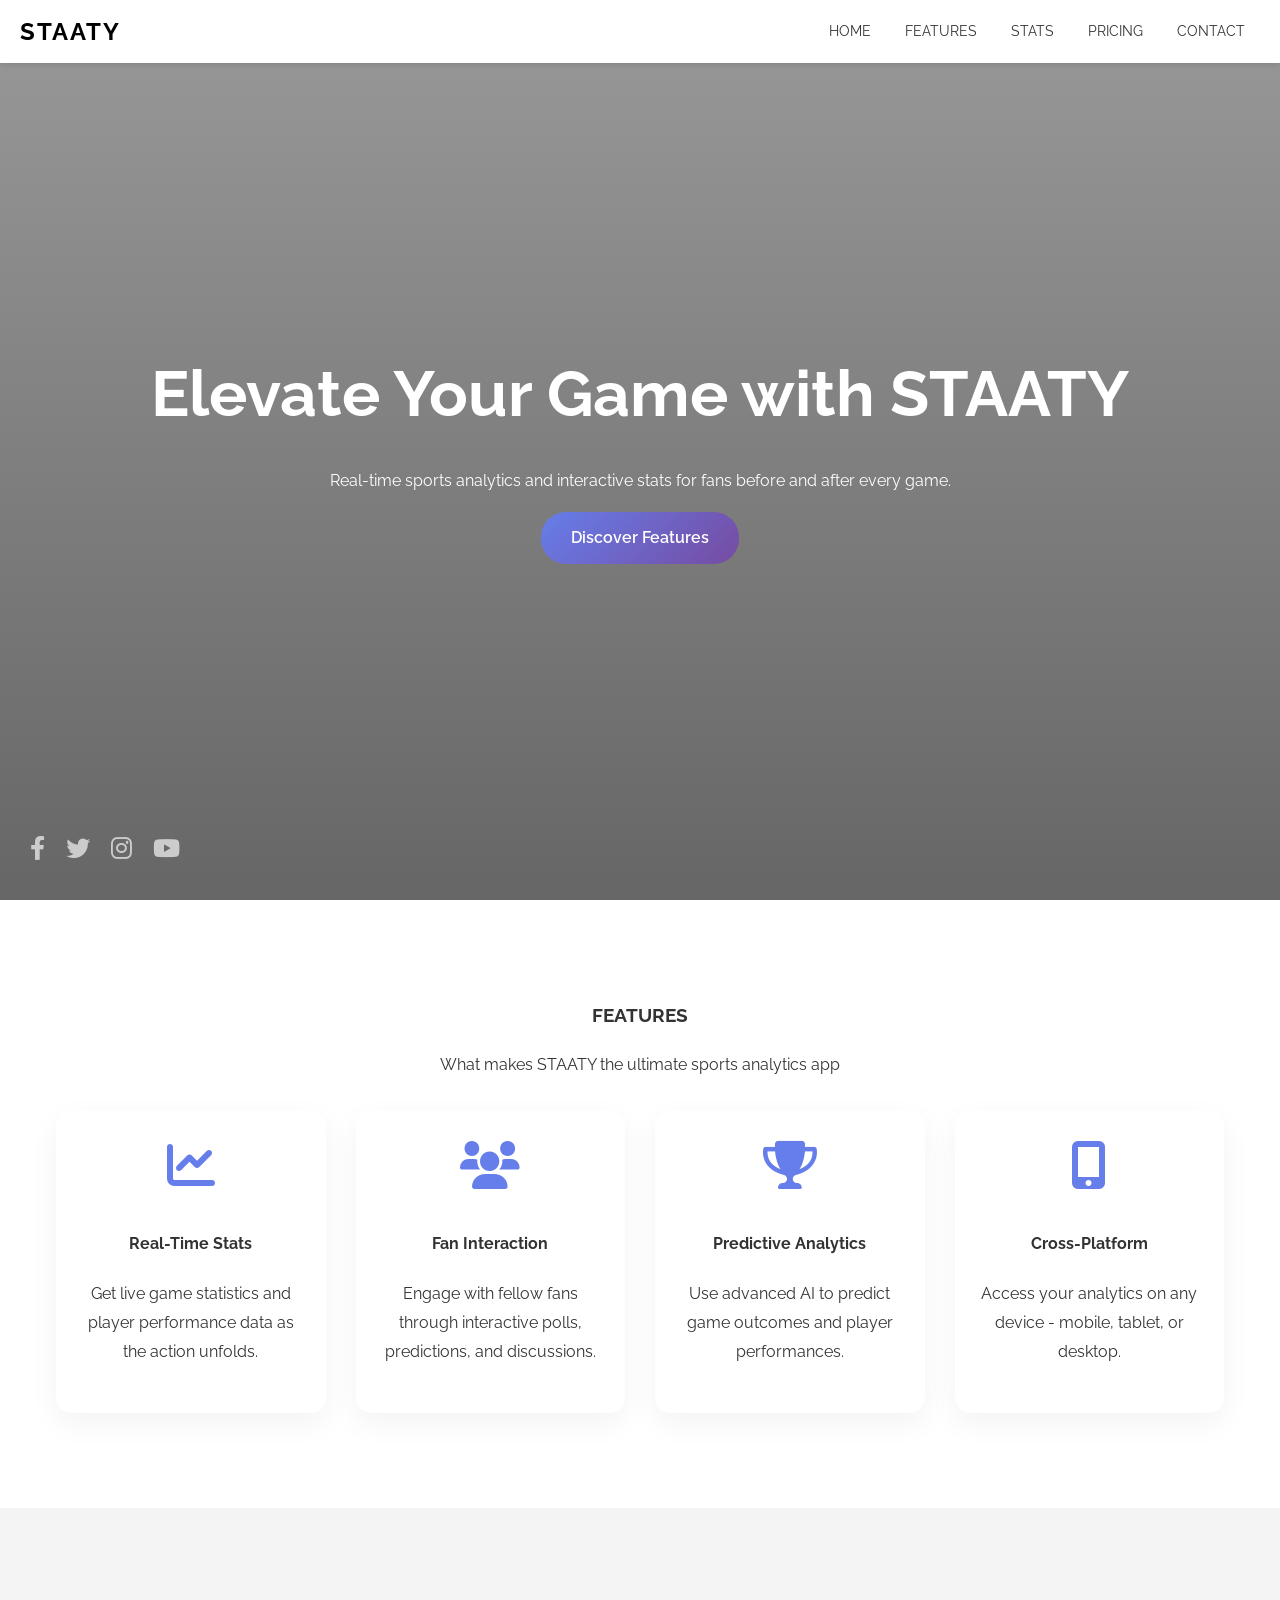
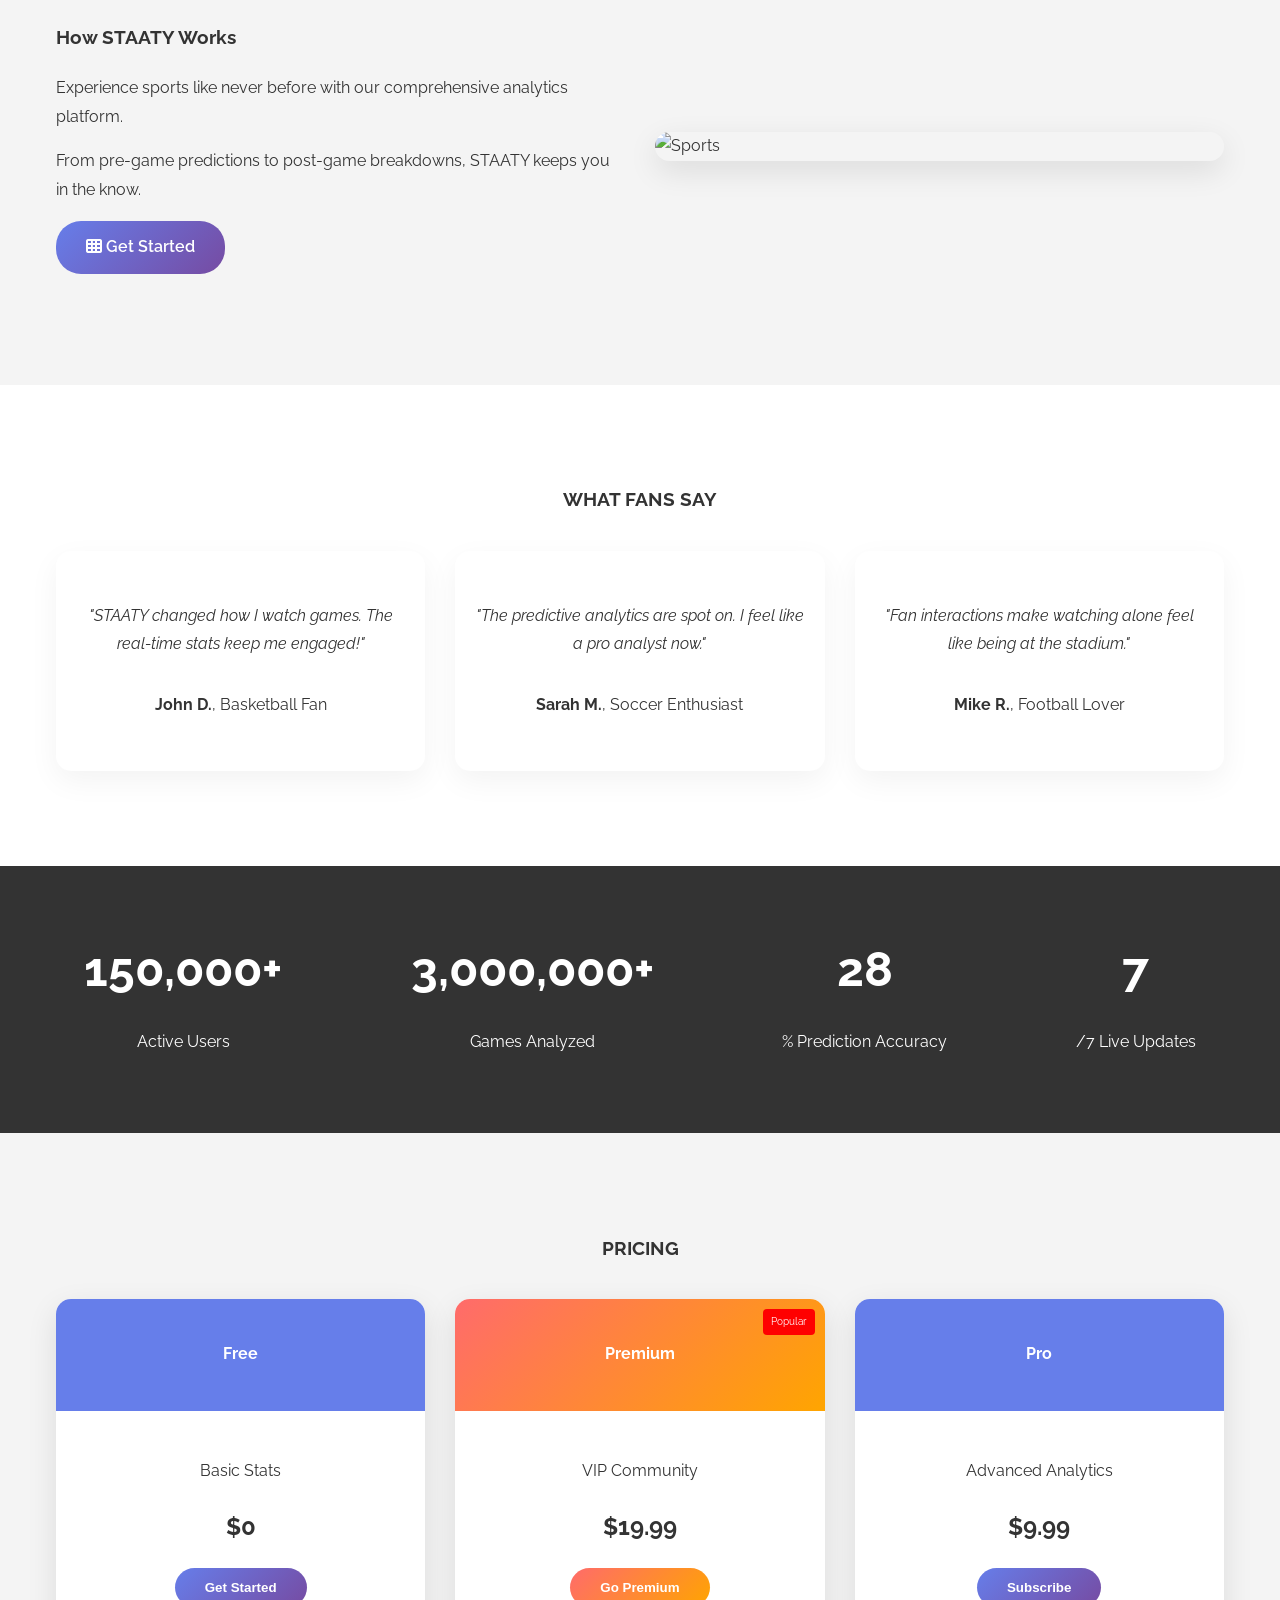
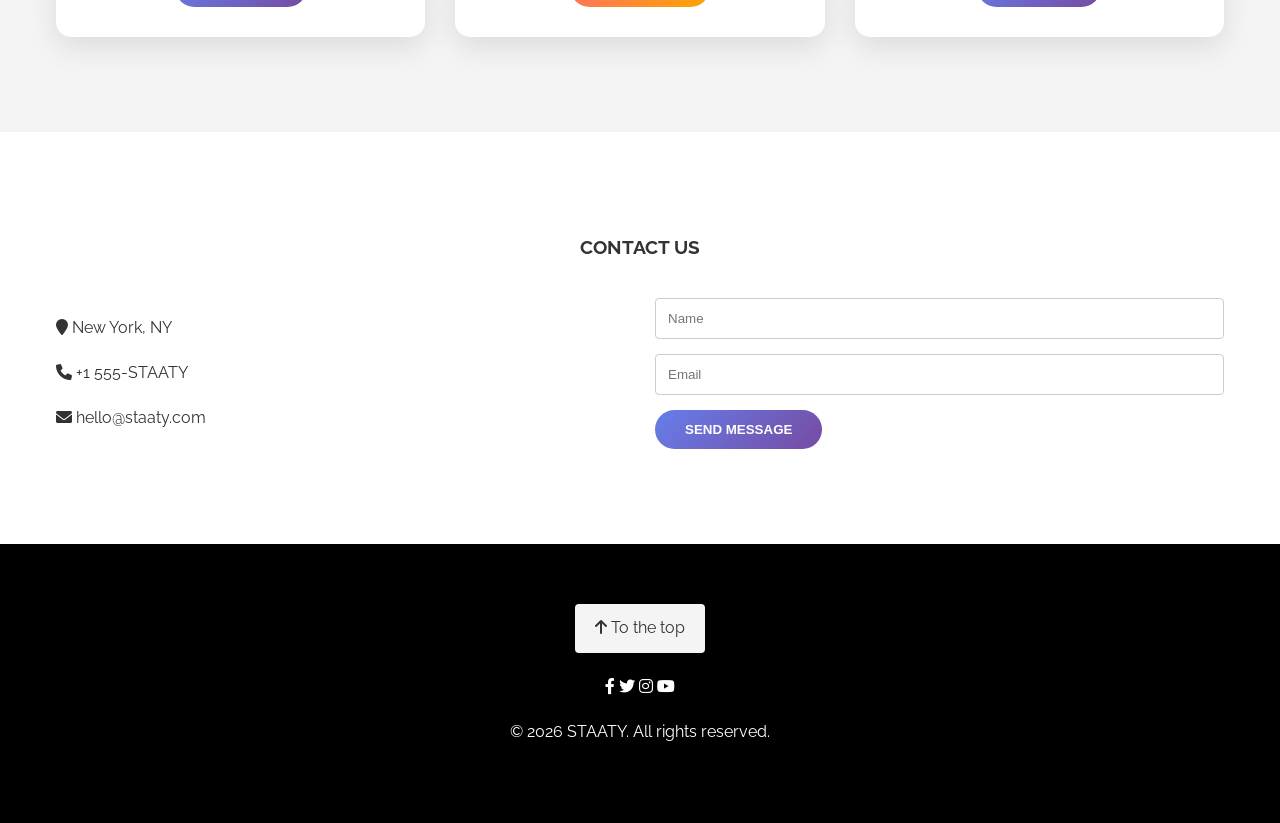
==== index.html @ 6a437d97 "first push" ====
<!DOCTYPE html>
<html lang="en">
<head>
    <title>STAATY - Sports Analytics App</title>
    <meta charset="UTF-8">
    <meta name="viewport" content="width=device-width, initial-scale=1">
    
    <link rel="stylesheet" href="https://fonts.googleapis.com/css?family=Raleway:400,600,700&display=swap">
    <link rel="stylesheet" href="https://cdnjs.cloudflare.com/ajax/libs/font-awesome/6.0.0/css/all.min.css">
    
    <link rel="stylesheet" href="style.css">
</head>
<body>

<header class="navbar-fixed">
  <nav class="nav-container">
    <a href="#home" class="nav-logo"><strong>STAATY</strong></a>
    <div class="nav-links">
      <a href="#home">HOME</a>
      <a href="#features">FEATURES</a>
      <a href="#stats">STATS</a>
      <a href="#pricing">PRICING</a>
      <a href="#contact">CONTACT</a>
    </div>
    <button class="mobile-toggle" onclick="toggleMobileMenu()">
      <i class="fa fa-bars"></i>
    </button>
  </nav>
</header>

<aside class="sidebar" id="mobileMenu">
  <button class="close-btn" onclick="toggleMobileMenu()">Close ×</button>
  <a href="#home">HOME</a>
  <a href="#features">FEATURES</a>
  <a href="#stats">STATS</a>
  <a href="#pricing">PRICING</a>
  <a href="#contact">CONTACT</a>
</aside>

<section class="hero" id="home">
  <div class="hero-content">
    <h1 class="hero-title">Elevate Your Game with STAATY</h1>
    <p class="hero-subtitle">Real-time sports analytics and interactive stats for fans before and after every game.</p>
    <a href="#features" class="btn btn-primary btn-large">Discover Features</a>
  </div>
  
  <div class="hero-socials">
    <i class="fab fa-facebook-f"></i>
    <i class="fab fa-twitter"></i>
    <i class="fab fa-instagram"></i>
    <i class="fab fa-youtube"></i>
  </div>
</section>

<section class="section" id="features">
  <div class="container text-center">
    <h3 class="reveal">FEATURES</h3>
    <p class="reveal subtitle">What makes STAATY the ultimate sports analytics app</p>
    
    <div class="grid stagger-container">
      <div class="col-3">
        <div class="feature-card reveal">
          <i class="fas fa-chart-line icon-blue float"></i>
          <h4>Real-Time Stats</h4>
          <p>Get live game statistics and player performance data as the action unfolds.</p>
        </div>
      </div>
      <div class="col-3">
        <div class="feature-card reveal">
          <i class="fas fa-users icon-blue float"></i>
          <h4>Fan Interaction</h4>
          <p>Engage with fellow fans through interactive polls, predictions, and discussions.</p>
        </div>
      </div>
      <div class="col-3">
        <div class="feature-card reveal">
          <i class="fas fa-trophy icon-blue float"></i>
          <h4>Predictive Analytics</h4>
          <p>Use advanced AI to predict game outcomes and player performances.</p>
        </div>
      </div>
      <div class="col-3">
        <div class="feature-card reveal">
          <i class="fas fa-mobile-alt icon-blue float"></i>
          <h4>Cross-Platform</h4>
          <p>Access your analytics on any device - mobile, tablet, or desktop.</p>
        </div>
      </div>
    </div>
  </div>
</section>

<section class="section bg-light">
  <div class="container">
    <div class="grid align-center">
      <div class="col-6 reveal-left">
        <h3>How STAATY Works</h3>
        <p>Experience sports like never before with our comprehensive analytics platform.</p>
        <p>From pre-game predictions to post-game breakdowns, STAATY keeps you in the know.</p>
        <p><a href="#pricing" class="btn btn-primary"><i class="fa fa-th"></i> Get Started</a></p>
      </div>
      <div class="col-6 reveal-right">
        <img class="img-responsive rounded shadow" src="https://images.unsplash.com/photo-1461896836934-ffe607ba8211?auto=format&fit=crop&w=1000&q=80" alt="Sports">
      </div>
    </div>
  </div>
</section>

<section class="section" id="testimonials">
  <div class="container text-center">
    <h3 class="reveal">WHAT FANS SAY</h3>
    <div class="grid stagger-container">
      <div class="col-4">
        <div class="feature-card reveal testimonial">
            <p class="quote"><i>"STAATY changed how I watch games. The real-time stats keep me engaged!"</i></p>
            <p class="author"><strong>John D.</strong>, Basketball Fan</p>
        </div>
      </div>
      <div class="col-4">
        <div class="feature-card reveal testimonial">
            <p class="quote"><i>"The predictive analytics are spot on. I feel like a pro analyst now."</i></p>
            <p class="author"><strong>Sarah M.</strong>, Soccer Enthusiast</p>
        </div>
      </div>
      <div class="col-4">
        <div class="feature-card reveal testimonial">
            <p class="quote"><i>"Fan interactions make watching alone feel like being at the stadium."</i></p>
            <p class="author"><strong>Mike R.</strong>, Football Lover</p>
        </div>
      </div>
    </div>
  </div>
</section>

<section class="stats-bar" id="stats">
  <div class="stat-item">
    <span class="counter" data-target="500000">0</span>
    <p>Active Users</p>
  </div>
  <div class="stat-item">
    <span class="counter" data-target="10000000">0</span>
    <p>Games Analyzed</p>
  </div>
  <div class="stat-item">
    <span class="counter" data-target="95">0</span>
    <p>% Prediction Accuracy</p>
  </div>
  <div class="stat-item">
    <span class="counter" data-target="24">0</span>
    <p>/7 Live Updates</p>
  </div>
</section>

<section class="section bg-light" id="pricing">
  <div class="container text-center">
    <h3 class="reveal">PRICING</h3>
    <div class="grid stagger-container">
      <div class="col-4">
        <div class="pricing-card reveal">
          <div class="pricing-header"><h4>Free</h4></div>
          <div class="pricing-body">
            <p>Basic Stats</p>
            <h2 class="price">$0</h2>
            <button class="btn btn-primary">Get Started</button>
          </div>
        </div>
      </div>
      <div class="col-4">
        <div class="pricing-card reveal featured">
          <div class="pricing-header pricing-header-premium">
            <h4>Premium</h4>
            <span class="badge">Popular</span>
          </div>
          <div class="pricing-body">
            <p>VIP Community</p>
            <h2 class="price">$19.99</h2>
            <button class="btn btn-premium">Go Premium</button>
          </div>
        </div>
      </div>
      <div class="col-4">
        <div class="pricing-card reveal">
          <div class="pricing-header"><h4>Pro</h4></div>
          <div class="pricing-body">
            <p>Advanced Analytics</p>
            <h2 class="price">$9.99</h2>
            <button class="btn btn-primary">Subscribe</button>
          </div>
        </div>
      </div>
    </div>
  </div>
</section>

<section class="section" id="contact">
  <div class="container">
    <h3 class="text-center reveal">CONTACT US</h3>
    <div class="grid">
      <div class="col-6 reveal-left">
        <div class="contact-info">
          <p><i class="fa fa-map-marker"></i> New York, NY</p>
          <p><i class="fa fa-phone"></i> +1 555-STAATY</p>
          <p><i class="fa fa-envelope"></i> hello@staaty.com</p>
        </div>
      </div>
      <div class="col-6 reveal-right">
        <form class="contact-form">
          <input type="text" placeholder="Name" required>
          <input type="email" placeholder="Email" required>
          <button class="btn btn-primary" type="submit">SEND MESSAGE</button>
        </form>
      </div>
    </div>
  </div>
</section>

<footer class="footer">
  <a href="#home" class="back-to-top"><i class="fa fa-arrow-up"></i> To the top</a>
  <div class="social-links">
    <i class="fab fa-facebook-f"></i>
    <i class="fab fa-twitter"></i>
    <i class="fab fa-instagram"></i>
    <i class="fab fa-youtube"></i>
  </div>
  <p>© 2026 STAATY. All rights reserved.</p>
</footer>

<script src="script.js"></script>
</body>
</html>
---- style.css ----
/* --- Base Styles --- */
* { box-sizing: border-box; }
body, html {
    margin: 0; padding: 0;
    font-family: "Raleway", sans-serif;
    line-height: 1.8;
    scroll-behavior: smooth;
    color: #333;
}

.container { max-width: 1200px; margin: 0 auto; padding: 0 16px; }
.section { padding: 80px 0; }
.bg-light { background-color: #f4f4f4; }
.text-center { text-align: center; }
.align-center { align-items: center; }

/* --- Navbar --- */
.navbar-fixed {
    position: fixed; top: 0; width: 100%;
    background: #fff; box-shadow: 0 2px 5px rgba(0,0,0,0.1);
    z-index: 1000;
}
.nav-container {
    display: flex; justify-content: space-between;
    align-items: center; padding: 10px 20px;
}
.nav-logo { font-size: 1.5rem; text-decoration: none; color: #000; letter-spacing: 2px; }
.nav-links a {
    text-decoration: none; color: #333;
    padding: 10px 15px; font-size: 0.9rem;
}
.mobile-toggle { display: none; background: none; border: none; font-size: 1.5rem; cursor: pointer; }

/* --- Sidebar --- */
.sidebar {
    height: 100%; width: 250px; position: fixed;
    z-index: 2000; top: 0; left: -250px;
    background-color: #000; transition: 0.3s; padding-top: 60px;
}
.sidebar.active { left: 0; }
.sidebar a {
    padding: 15px 25px; text-decoration: none;
    font-size: 1.2rem; color: white; display: block;
}
.close-btn {
    position: absolute; top: 10px; right: 20px;
    background: none; border: none; color: white; font-size: 1.5rem; cursor: pointer;
}

/* --- Hero --- */
.hero {
    height: 100vh; 
    background: linear-gradient(rgba(0,0,0,0.4), rgba(0,0,0,0.6)), 
    url("https://images.unsplash.com/photo-1574629810360-7efbbe195018?auto=format&fit=crop&w=1920&q=80");
    background-size: cover; background-position: center; background-attachment: fixed;
    display: flex; align-items: center; justify-content: center; color: white; text-align: center;
}
.hero-title { font-size: clamp(2rem, 5vw, 4rem); margin: 0; }
.hero-socials { position: absolute; bottom: 30px; left: 30px; font-size: 1.5rem; color: #ccc; }
.hero-socials i { margin-right: 15px; cursor: pointer; transition: 0.3s; }
.hero-socials i:hover { color: #fff; }

/* --- Grid System --- */
.grid { display: flex; flex-wrap: wrap; margin: 0 -15px; }
.col-3 { flex: 0 0 25%; padding: 15px; }
.col-4 { flex: 0 0 33.33%; padding: 15px; }
.col-6 { flex: 0 0 50%; padding: 15px; }

/* --- Components --- */
.btn { 
    display: inline-block; border: none; border-radius: 25px; 
    padding: 12px 30px; cursor: pointer; transition: 0.3s; 
    text-decoration: none; font-weight: 600;
}
.btn-primary { background: linear-gradient(135deg, #667eea, #764ba2); color: white; }
.btn-premium { background: linear-gradient(135deg, #ff6b6b, #ffa500); color: white; }

.img-responsive { max-width: 100%; height: auto; display: block; }
.rounded { border-radius: 15px; }
.shadow { box-shadow: 0 10px 30px rgba(0,0,0,0.1); }

.feature-card {
    background: white; padding: 30px 20px; border-radius: 15px;
    box-shadow: 0 10px 30px rgba(0,0,0,0.05); text-align: center;
    height: 100%; transition: 0.3s;
}
.feature-card:hover { transform: translateY(-10px); }
.testimonial { height: auto; min-height: 220px; display: flex; flex-direction: column; justify-content: center; }
.icon-blue { font-size: 3rem; color: #667eea; margin-bottom: 20px; }

.stats-bar {
    background-color: #333; color: white; display: flex;
    justify-content: space-around; padding: 60px 20px; text-align: center;
}
.counter { font-size: 3rem; font-weight: 700; display: block; }

.pricing-card { background: white; border-radius: 15px; overflow: hidden; box-shadow: 0 10px 30px rgba(0,0,0,0.1); }
.pricing-header { padding: 20px; background: #667eea; color: white; }
.pricing-header-premium { background: linear-gradient(135deg, #ff6b6b, #ffa500); position: relative; }
.pricing-body { padding: 30px; }
.badge { position: absolute; top: 10px; right: 10px; background: red; padding: 4px 8px; border-radius: 4px; font-size: 10px; color: #fff; }

.contact-form input {
    width: 100%; padding: 12px; margin-bottom: 15px;
    border: 1px solid #ccc; border-radius: 4px;
}

.footer { background: #000; color: white; padding: 60px 20px; text-align: center; }
.back-to-top { background: #f4f4f4; color: #333; padding: 10px 20px; text-decoration: none; border-radius: 4px; display: inline-block; margin-bottom: 20px; }

/* --- Animations --- */
.reveal { opacity: 0; transform: translateY(30px); transition: 0.8s ease-out; }
.reveal.visible { opacity: 1; transform: translateY(0); }
.reveal-left { opacity: 0; transform: translateX(-50px); transition: 0.8s ease; }
.reveal-right { opacity: 0; transform: translateX(50px); transition: 0.8s ease; }
.reveal-left.visible, .reveal-right.visible { opacity: 1; transform: translateX(0); }

.float { animation: float 3s ease-in-out infinite; }
@keyframes float { 0%, 100% { transform: translateY(0); } 50% { transform: translateY(-10px); } }

/* --- Responsive --- */
@media (max-width: 992px) {
    .col-3, .col-4, .col-6 { flex: 0 0 50%; }
}
@media (max-width: 600px) {
    .nav-links { display: none; }
    .mobile-toggle { display: block; }
    .col-3, .col-4, .col-6 { flex: 0 0 100%; }
    .stats-bar { flex-direction: column; gap: 30px; }
}
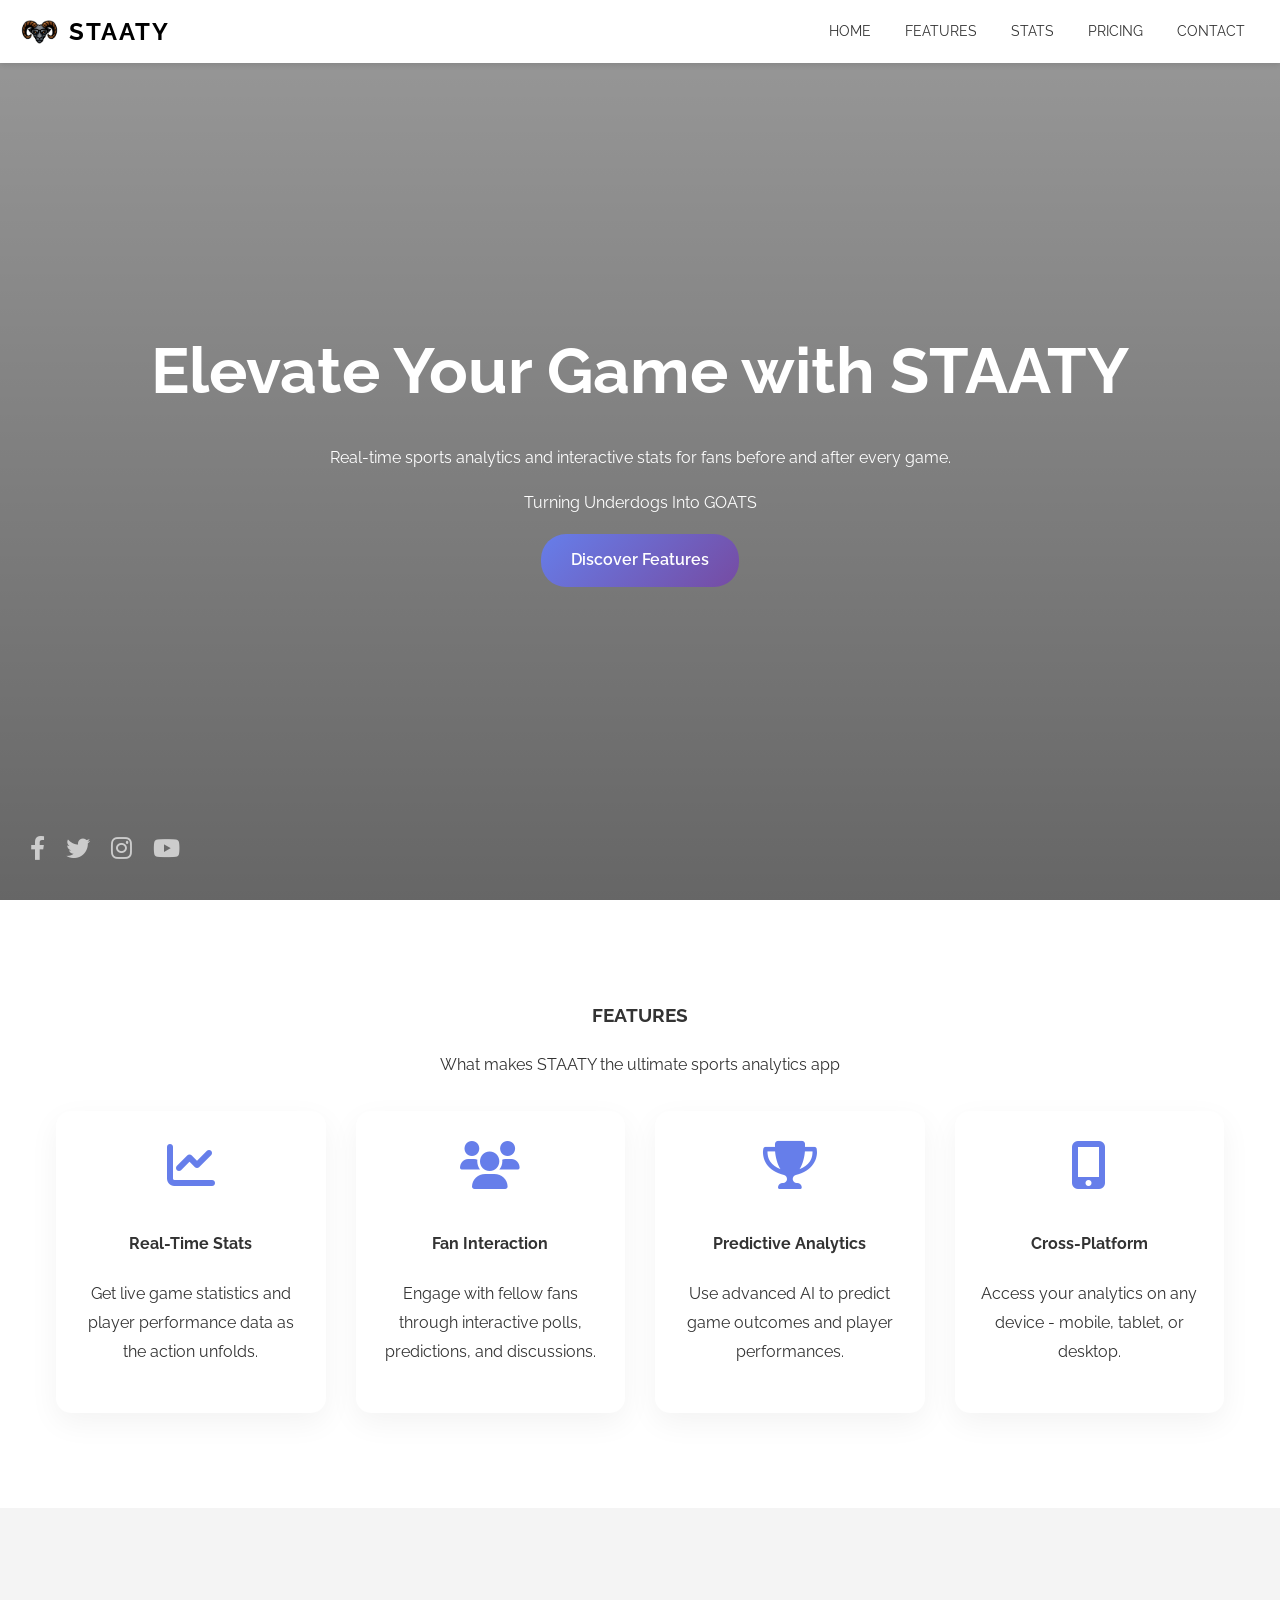
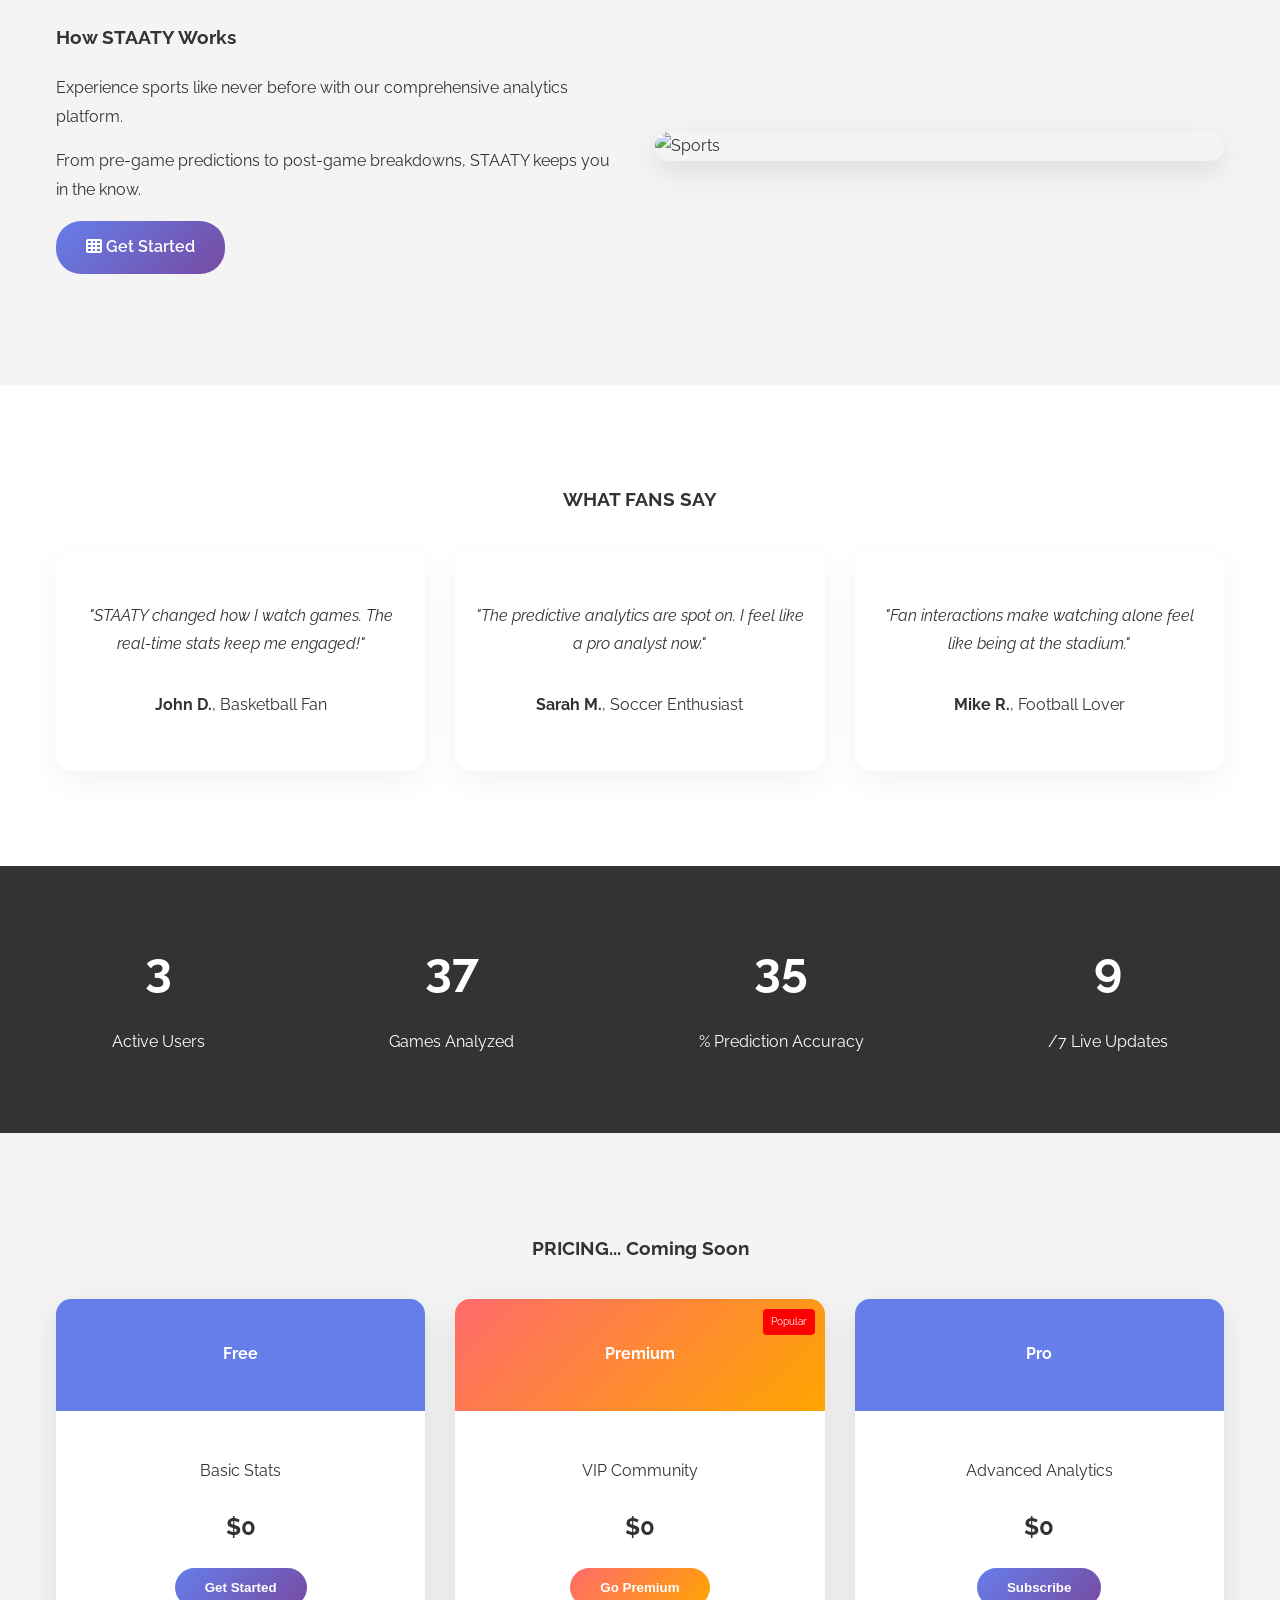
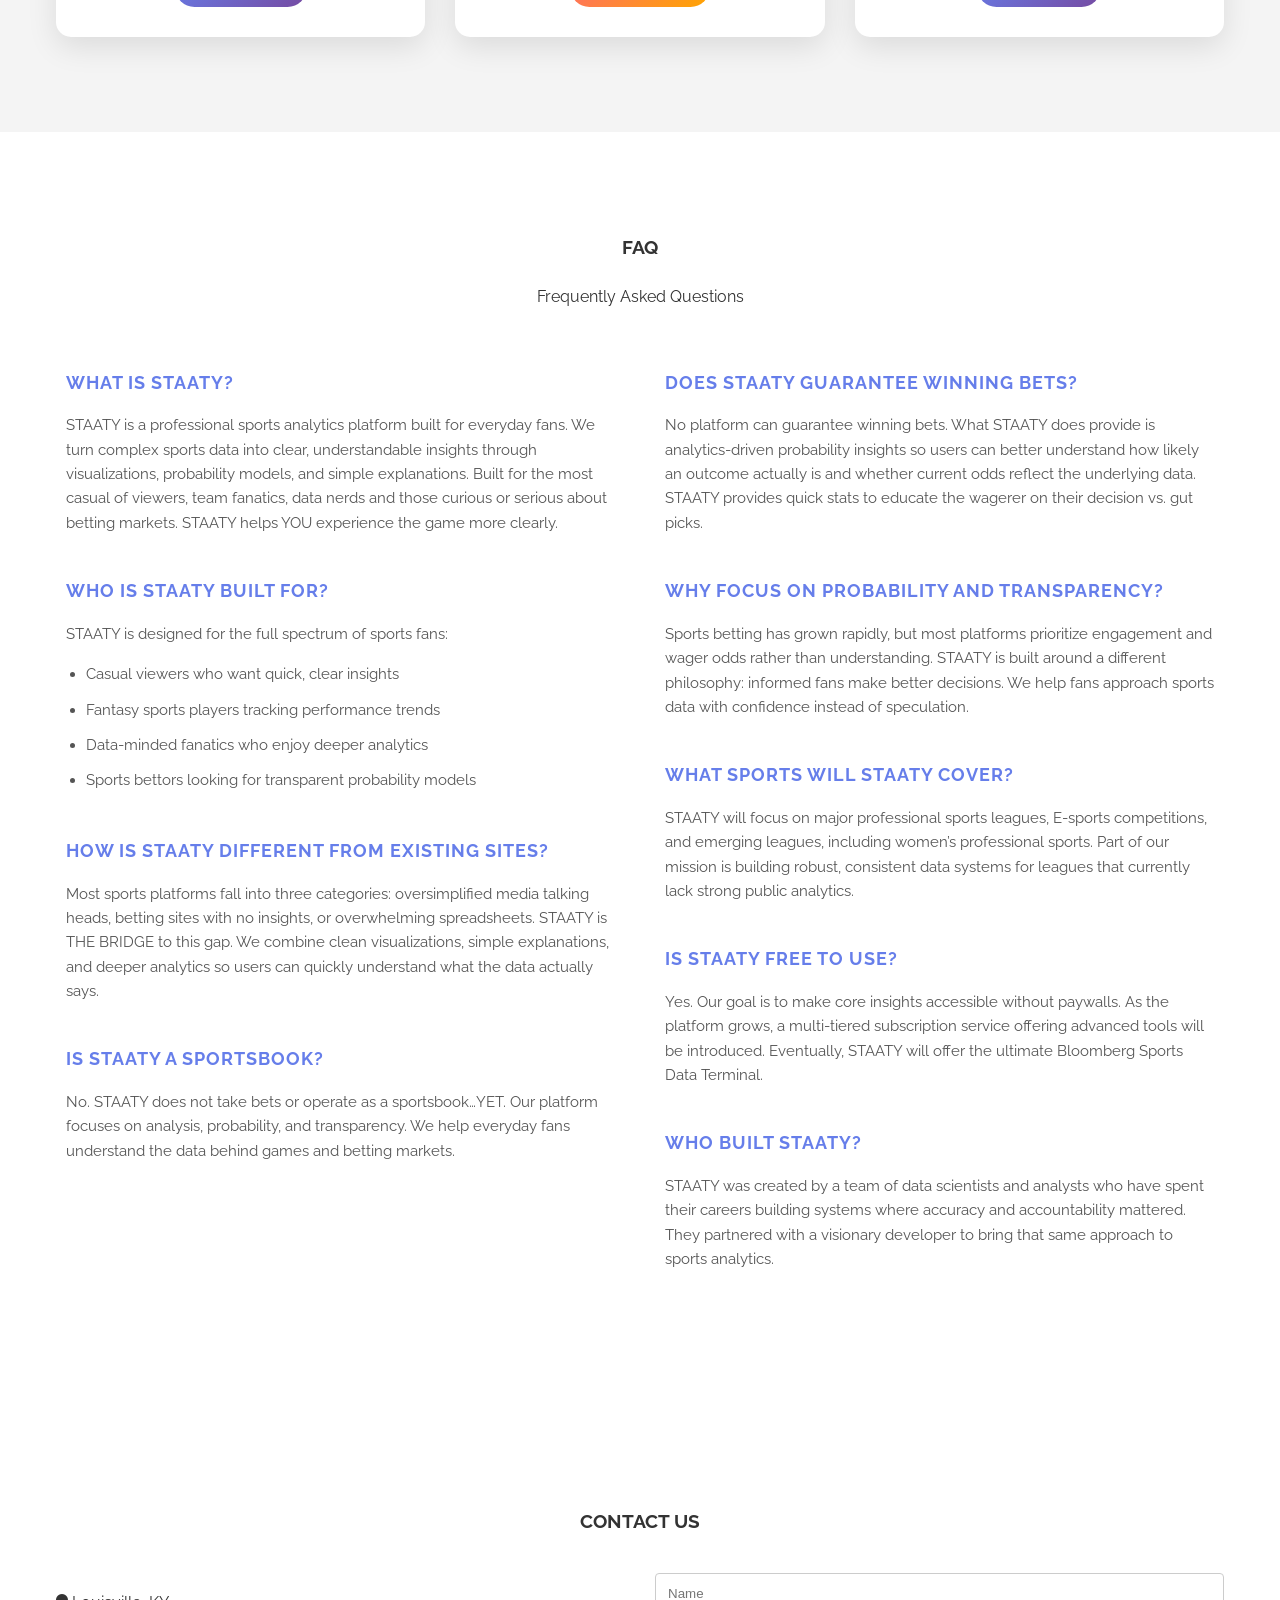
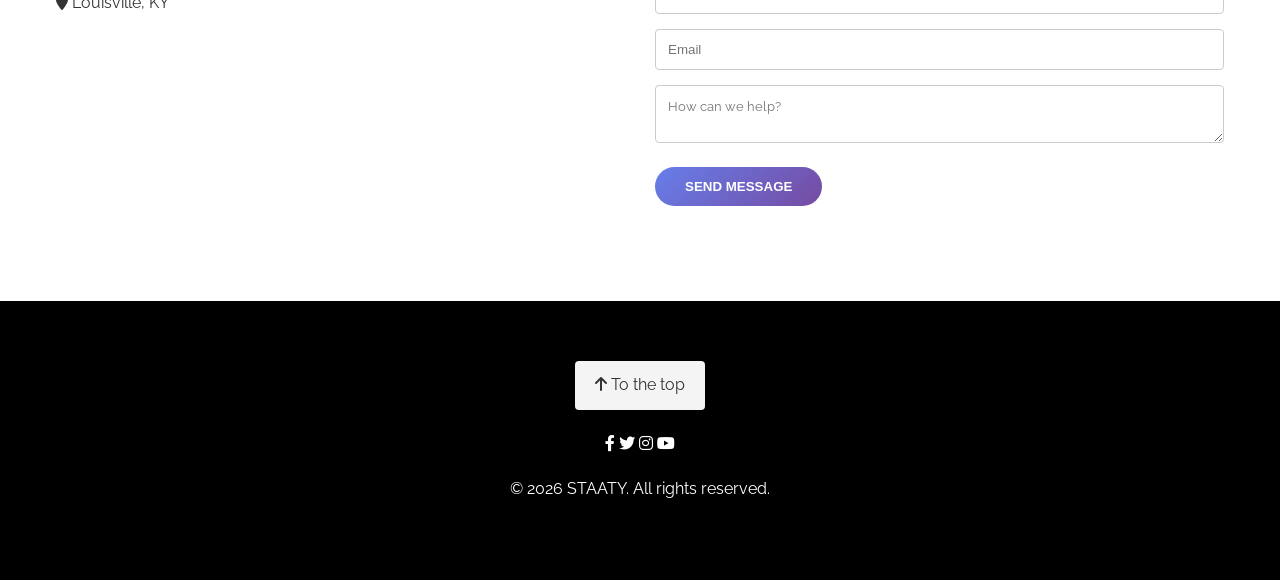
==== commit 5f6874ef: "added copy" ====
--- a/index.html
+++ b/index.html
@@ -1,230 +1,428 @@
-<!DOCTYPE html>
+<!doctype html>
 <html lang="en">
-<head>
+  <head>
     <title>STAATY - Sports Analytics App</title>
-    <meta charset="UTF-8">
-    <meta name="viewport" content="width=device-width, initial-scale=1">
-    
-    <link rel="stylesheet" href="https://fonts.googleapis.com/css?family=Raleway:400,600,700&display=swap">
-    <link rel="stylesheet" href="https://cdnjs.cloudflare.com/ajax/libs/font-awesome/6.0.0/css/all.min.css">
-    
-    <link rel="stylesheet" href="style.css">
-</head>
-<body>
-
-<header class="navbar-fixed">
-  <nav class="nav-container">
-    <a href="#home" class="nav-logo"><strong>STAATY</strong></a>
-    <div class="nav-links">
+    <meta charset="UTF-8" />
+    <meta name="viewport" content="width=device-width, initial-scale=1" />
+
+    <link
+      rel="stylesheet"
+      href="https://fonts.googleapis.com/css?family=Raleway:400,600,700&display=swap"
+    />
+    <link
+      rel="stylesheet"
+      href="https://cdnjs.cloudflare.com/ajax/libs/font-awesome/6.0.0/css/all.min.css"
+    />
+
+    <link rel="stylesheet" href="style.css" />
+  </head>
+  <body>
+    <header class="navbar-fixed">
+      <nav class="nav-container">
+        <a href="#home" class="nav-logo">
+          <img src="bookie_logo_head_color.png" alt="STAATY Logo" class="logo-img">
+          <strong>STAATY</strong></a>
+        <div class="nav-links">
+          <a href="#home">HOME</a>
+          <a href="#features">FEATURES</a>
+          <a href="#stats">STATS</a>
+          <a href="#pricing">PRICING</a>
+          <a href="#contact">CONTACT</a>
+        </div>
+        <button class="mobile-toggle" onclick="toggleMobileMenu()">
+          <i class="fa fa-bars"></i>
+        </button>
+      </nav>
+    </header>
+
+    <aside class="sidebar" id="mobileMenu">
+      <button class="close-btn" onclick="toggleMobileMenu()">Close ×</button>
       <a href="#home">HOME</a>
       <a href="#features">FEATURES</a>
       <a href="#stats">STATS</a>
       <a href="#pricing">PRICING</a>
       <a href="#contact">CONTACT</a>
-    </div>
-    <button class="mobile-toggle" onclick="toggleMobileMenu()">
-      <i class="fa fa-bars"></i>
-    </button>
-  </nav>
-</header>
-
-<aside class="sidebar" id="mobileMenu">
-  <button class="close-btn" onclick="toggleMobileMenu()">Close ×</button>
-  <a href="#home">HOME</a>
-  <a href="#features">FEATURES</a>
-  <a href="#stats">STATS</a>
-  <a href="#pricing">PRICING</a>
-  <a href="#contact">CONTACT</a>
-</aside>
-
-<section class="hero" id="home">
-  <div class="hero-content">
-    <h1 class="hero-title">Elevate Your Game with STAATY</h1>
-    <p class="hero-subtitle">Real-time sports analytics and interactive stats for fans before and after every game.</p>
-    <a href="#features" class="btn btn-primary btn-large">Discover Features</a>
-  </div>
-  
-  <div class="hero-socials">
-    <i class="fab fa-facebook-f"></i>
-    <i class="fab fa-twitter"></i>
-    <i class="fab fa-instagram"></i>
-    <i class="fab fa-youtube"></i>
-  </div>
-</section>
-
-<section class="section" id="features">
-  <div class="container text-center">
-    <h3 class="reveal">FEATURES</h3>
-    <p class="reveal subtitle">What makes STAATY the ultimate sports analytics app</p>
-    
-    <div class="grid stagger-container">
-      <div class="col-3">
-        <div class="feature-card reveal">
-          <i class="fas fa-chart-line icon-blue float"></i>
-          <h4>Real-Time Stats</h4>
-          <p>Get live game statistics and player performance data as the action unfolds.</p>
-        </div>
-      </div>
-      <div class="col-3">
-        <div class="feature-card reveal">
-          <i class="fas fa-users icon-blue float"></i>
-          <h4>Fan Interaction</h4>
-          <p>Engage with fellow fans through interactive polls, predictions, and discussions.</p>
-        </div>
-      </div>
-      <div class="col-3">
-        <div class="feature-card reveal">
-          <i class="fas fa-trophy icon-blue float"></i>
-          <h4>Predictive Analytics</h4>
-          <p>Use advanced AI to predict game outcomes and player performances.</p>
-        </div>
-      </div>
-      <div class="col-3">
-        <div class="feature-card reveal">
-          <i class="fas fa-mobile-alt icon-blue float"></i>
-          <h4>Cross-Platform</h4>
-          <p>Access your analytics on any device - mobile, tablet, or desktop.</p>
-        </div>
-      </div>
-    </div>
-  </div>
-</section>
-
-<section class="section bg-light">
-  <div class="container">
-    <div class="grid align-center">
-      <div class="col-6 reveal-left">
-        <h3>How STAATY Works</h3>
-        <p>Experience sports like never before with our comprehensive analytics platform.</p>
-        <p>From pre-game predictions to post-game breakdowns, STAATY keeps you in the know.</p>
-        <p><a href="#pricing" class="btn btn-primary"><i class="fa fa-th"></i> Get Started</a></p>
-      </div>
-      <div class="col-6 reveal-right">
-        <img class="img-responsive rounded shadow" src="https://images.unsplash.com/photo-1461896836934-ffe607ba8211?auto=format&fit=crop&w=1000&q=80" alt="Sports">
-      </div>
-    </div>
-  </div>
-</section>
-
-<section class="section" id="testimonials">
-  <div class="container text-center">
-    <h3 class="reveal">WHAT FANS SAY</h3>
-    <div class="grid stagger-container">
-      <div class="col-4">
-        <div class="feature-card reveal testimonial">
-            <p class="quote"><i>"STAATY changed how I watch games. The real-time stats keep me engaged!"</i></p>
-            <p class="author"><strong>John D.</strong>, Basketball Fan</p>
-        </div>
-      </div>
-      <div class="col-4">
-        <div class="feature-card reveal testimonial">
-            <p class="quote"><i>"The predictive analytics are spot on. I feel like a pro analyst now."</i></p>
-            <p class="author"><strong>Sarah M.</strong>, Soccer Enthusiast</p>
-        </div>
-      </div>
-      <div class="col-4">
-        <div class="feature-card reveal testimonial">
-            <p class="quote"><i>"Fan interactions make watching alone feel like being at the stadium."</i></p>
-            <p class="author"><strong>Mike R.</strong>, Football Lover</p>
-        </div>
-      </div>
-    </div>
-  </div>
-</section>
-
-<section class="stats-bar" id="stats">
-  <div class="stat-item">
-    <span class="counter" data-target="500000">0</span>
-    <p>Active Users</p>
-  </div>
-  <div class="stat-item">
-    <span class="counter" data-target="10000000">0</span>
-    <p>Games Analyzed</p>
-  </div>
-  <div class="stat-item">
-    <span class="counter" data-target="95">0</span>
-    <p>% Prediction Accuracy</p>
-  </div>
-  <div class="stat-item">
-    <span class="counter" data-target="24">0</span>
-    <p>/7 Live Updates</p>
-  </div>
-</section>
-
-<section class="section bg-light" id="pricing">
-  <div class="container text-center">
-    <h3 class="reveal">PRICING</h3>
-    <div class="grid stagger-container">
-      <div class="col-4">
-        <div class="pricing-card reveal">
-          <div class="pricing-header"><h4>Free</h4></div>
-          <div class="pricing-body">
-            <p>Basic Stats</p>
-            <h2 class="price">$0</h2>
-            <button class="btn btn-primary">Get Started</button>
-          </div>
-        </div>
-      </div>
-      <div class="col-4">
-        <div class="pricing-card reveal featured">
-          <div class="pricing-header pricing-header-premium">
-            <h4>Premium</h4>
-            <span class="badge">Popular</span>
-          </div>
-          <div class="pricing-body">
-            <p>VIP Community</p>
-            <h2 class="price">$19.99</h2>
-            <button class="btn btn-premium">Go Premium</button>
-          </div>
-        </div>
-      </div>
-      <div class="col-4">
-        <div class="pricing-card reveal">
-          <div class="pricing-header"><h4>Pro</h4></div>
-          <div class="pricing-body">
-            <p>Advanced Analytics</p>
-            <h2 class="price">$9.99</h2>
-            <button class="btn btn-primary">Subscribe</button>
-          </div>
-        </div>
-      </div>
-    </div>
-  </div>
-</section>
-
-<section class="section" id="contact">
-  <div class="container">
-    <h3 class="text-center reveal">CONTACT US</h3>
-    <div class="grid">
-      <div class="col-6 reveal-left">
-        <div class="contact-info">
-          <p><i class="fa fa-map-marker"></i> New York, NY</p>
-          <p><i class="fa fa-phone"></i> +1 555-STAATY</p>
-          <p><i class="fa fa-envelope"></i> hello@staaty.com</p>
-        </div>
-      </div>
-      <div class="col-6 reveal-right">
-        <form class="contact-form">
-          <input type="text" placeholder="Name" required>
-          <input type="email" placeholder="Email" required>
-          <button class="btn btn-primary" type="submit">SEND MESSAGE</button>
-        </form>
-      </div>
-    </div>
-  </div>
-</section>
-
-<footer class="footer">
-  <a href="#home" class="back-to-top"><i class="fa fa-arrow-up"></i> To the top</a>
-  <div class="social-links">
-    <i class="fab fa-facebook-f"></i>
-    <i class="fab fa-twitter"></i>
-    <i class="fab fa-instagram"></i>
-    <i class="fab fa-youtube"></i>
-  </div>
-  <p>© 2026 STAATY. All rights reserved.</p>
-</footer>
-
-<script src="script.js"></script>
-</body>
-</html>+    </aside>
+
+    <section class="hero" id="home">
+      <div class="hero-content">
+        <h1 class="hero-title">Elevate Your Game with STAATY</h1>
+        <p class="hero-subtitle">
+          Real-time sports analytics and interactive stats for fans before and
+          after every game.
+        </p>
+        <p>Turning Underdogs Into GOATS</p>
+        <a href="#features" class="btn btn-primary btn-large"
+          >Discover Features</a
+        >
+      </div>
+
+      <div class="hero-socials">
+        <i class="fab fa-facebook-f"></i>
+        <i class="fab fa-twitter"></i>
+        <i class="fab fa-instagram"></i>
+        <i class="fab fa-youtube"></i>
+      </div>
+    </section>
+
+    <section class="section" id="features">
+      <div class="container text-center">
+        <h3 class="reveal">FEATURES</h3>
+        <p class="reveal subtitle">
+          What makes STAATY the ultimate sports analytics app
+        </p>
+
+        <div class="grid stagger-container">
+          <div class="col-3">
+            <div class="feature-card reveal">
+              <i class="fas fa-chart-line icon-blue float"></i>
+              <h4>Real-Time Stats</h4>
+              <p>
+                Get live game statistics and player performance data as the
+                action unfolds.
+              </p>
+            </div>
+          </div>
+          <div class="col-3">
+            <div class="feature-card reveal">
+              <i class="fas fa-users icon-blue float"></i>
+              <h4>Fan Interaction</h4>
+              <p>
+                Engage with fellow fans through interactive polls, predictions,
+                and discussions.
+              </p>
+            </div>
+          </div>
+          <div class="col-3">
+            <div class="feature-card reveal">
+              <i class="fas fa-trophy icon-blue float"></i>
+              <h4>Predictive Analytics</h4>
+              <p>
+                Use advanced AI to predict game outcomes and player
+                performances.
+              </p>
+            </div>
+          </div>
+          <div class="col-3">
+            <div class="feature-card reveal">
+              <i class="fas fa-mobile-alt icon-blue float"></i>
+              <h4>Cross-Platform</h4>
+              <p>
+                Access your analytics on any device - mobile, tablet, or
+                desktop.
+              </p>
+            </div>
+          </div>
+        </div>
+      </div>
+    </section>
+
+    <section class="section bg-light">
+      <div class="container">
+        <div class="grid align-center">
+          <div class="col-6 reveal-left">
+            <h3>How STAATY Works</h3>
+            <p>
+              Experience sports like never before with our comprehensive
+              analytics platform.
+            </p>
+            <p>
+              From pre-game predictions to post-game breakdowns, STAATY keeps
+              you in the know.
+            </p>
+            <p>
+              <a href="#pricing" class="btn btn-primary"
+                ><i class="fa fa-th"></i> Get Started</a
+              >
+            </p>
+          </div>
+          <div class="col-6 reveal-right">
+            <img
+              class="img-responsive rounded shadow"
+              src="https://images.unsplash.com/photo-1461896836934-ffe607ba8211?auto=format&fit=crop&w=1000&q=80"
+              alt="Sports"
+            />
+          </div>
+        </div>
+      </div>
+    </section>
+
+    <section class="section" id="testimonials">
+      <div class="container text-center">
+        <h3 class="reveal">WHAT FANS SAY</h3>
+        <div class="grid stagger-container">
+          <div class="col-4">
+            <div class="feature-card reveal testimonial">
+              <p class="quote">
+                <i
+                  >"STAATY changed how I watch games. The real-time stats keep
+                  me engaged!"</i
+                >
+              </p>
+              <p class="author"><strong>John D.</strong>, Basketball Fan</p>
+            </div>
+          </div>
+          <div class="col-4">
+            <div class="feature-card reveal testimonial">
+              <p class="quote">
+                <i
+                  >"The predictive analytics are spot on. I feel like a pro
+                  analyst now."</i
+                >
+              </p>
+              <p class="author"><strong>Sarah M.</strong>, Soccer Enthusiast</p>
+            </div>
+          </div>
+          <div class="col-4">
+            <div class="feature-card reveal testimonial">
+              <p class="quote">
+                <i
+                  >"Fan interactions make watching alone feel like being at the
+                  stadium."</i
+                >
+              </p>
+              <p class="author"><strong>Mike R.</strong>, Football Lover</p>
+            </div>
+          </div>
+        </div>
+      </div>
+    </section>
+
+    <section class="stats-bar" id="stats">
+      <div class="stat-item">
+        <span class="counter" data-target="10">0</span>
+        <p>Active Users</p>
+      </div>
+      <div class="stat-item">
+        <span class="counter" data-target="100">0</span>
+        <p>Games Analyzed</p>
+      </div>
+      <div class="stat-item">
+        <span class="counter" data-target="95">0</span>
+        <p>% Prediction Accuracy</p>
+      </div>
+      <div class="stat-item">
+        <span class="counter" data-target="24">0</span>
+        <p>/7 Live Updates</p>
+      </div>
+    </section>
+
+    <section class="section bg-light" id="pricing">
+      <div class="container text-center">
+        <h3 class="reveal">PRICING... Coming Soon</h3>
+        <div class="grid stagger-container">
+          <div class="col-4">
+            <div class="pricing-card reveal">
+              <div class="pricing-header"><h4>Free</h4></div>
+              <div class="pricing-body">
+                <p>Basic Stats</p>
+                <h2 class="price">$0</h2>
+                <button class="btn btn-primary">Get Started</button>
+              </div>
+            </div>
+          </div>
+          <div class="col-4">
+            <div class="pricing-card reveal featured">
+              <div class="pricing-header pricing-header-premium">
+                <h4>Premium</h4>
+                <span class="badge">Popular</span>
+              </div>
+              <div class="pricing-body">
+                <p>VIP Community</p>
+                <h2 class="price">$0</h2>
+                <button class="btn btn-premium">Go Premium</button>
+              </div>
+            </div>
+          </div>
+          <div class="col-4">
+            <div class="pricing-card reveal">
+              <div class="pricing-header"><h4>Pro</h4></div>
+              <div class="pricing-body">
+                <p>Advanced Analytics</p>
+                <h2 class="price">$0</h2>
+                <button class="btn btn-primary">Subscribe</button>
+              </div>
+            </div>
+          </div>
+        </div>
+      </div>
+    </section>
+
+    <section class="section" id="faq">
+      <div class="container">
+        <h3 class="text-center reveal">FAQ</h3>
+        <p class="text-center reveal subtitle">Frequently Asked Questions</p>
+
+        <div class="grid stagger-container">
+          <div class="col-6">
+            <div class="faq-item reveal-left">
+              <h4 class="faq-question">What is STAATY?</h4>
+              <p class="faq-answer">
+                STAATY is a professional sports analytics platform built for
+                everyday fans. We turn complex sports data into clear,
+                understandable insights through visualizations, probability
+                models, and simple explanations. Built for the most casual of
+                viewers, team fanatics, data nerds and those curious or serious
+                about betting markets. STAATY helps YOU experience the game more
+                clearly.
+              </p>
+            </div>
+
+            <div class="faq-item reveal-left">
+              <h4 class="faq-question">Who is STAATY Built For?</h4>
+              <p class="faq-answer">
+                STAATY is designed for the full spectrum of sports fans:
+              </p>
+              <ul class="faq-list">
+                <li>Casual viewers who want quick, clear insights</li>
+                <li>Fantasy sports players tracking performance trends</li>
+                <li>Data-minded fanatics who enjoy deeper analytics</li>
+                <li>
+                  Sports bettors looking for transparent probability models
+                </li>
+              </ul>
+            </div>
+
+            <div class="faq-item reveal-left">
+              <h4 class="faq-question">
+                How is STAATY different from existing sites?
+              </h4>
+              <p class="faq-answer">
+                Most sports platforms fall into three categories: oversimplified
+                media talking heads, betting sites with no insights, or
+                overwhelming spreadsheets. STAATY is THE BRIDGE to this gap. We
+                combine clean visualizations, simple explanations, and deeper
+                analytics so users can quickly understand what the data actually
+                says.
+              </p>
+            </div>
+
+            <div class="faq-item reveal-left">
+              <h4 class="faq-question">Is STAATY a sportsbook?</h4>
+              <p class="faq-answer">
+                No. STAATY does not take bets or operate as a sportsbook…YET.
+                Our platform focuses on analysis, probability, and transparency.
+                We help everyday fans understand the data behind games and
+                betting markets.
+              </p>
+            </div>
+          </div>
+
+          <div class="col-6">
+            <div class="faq-item reveal-right">
+              <h4 class="faq-question">Does STAATY guarantee winning bets?</h4>
+              <p class="faq-answer">
+                No platform can guarantee winning bets. What STAATY does provide
+                is analytics-driven probability insights so users can better
+                understand how likely an outcome actually is and whether current
+                odds reflect the underlying data. STAATY provides quick stats to
+                educate the wagerer on their decision vs. gut picks.
+              </p>
+            </div>
+
+            <div class="faq-item reveal-right">
+              <h4 class="faq-question">
+                Why focus on probability and transparency?
+              </h4>
+              <p class="faq-answer">
+                Sports betting has grown rapidly, but most platforms prioritize
+                engagement and wager odds rather than understanding. STAATY is
+                built around a different philosophy: informed fans make better
+                decisions. We help fans approach sports data with confidence
+                instead of speculation.
+              </p>
+            </div>
+
+            <div class="faq-item reveal-right">
+              <h4 class="faq-question">What sports will STAATY cover?</h4>
+              <p class="faq-answer">
+                STAATY will focus on major professional sports leagues, E-sports
+                competitions, and emerging leagues, including women’s
+                professional sports. Part of our mission is building robust,
+                consistent data systems for leagues that currently lack strong
+                public analytics.
+              </p>
+            </div>
+
+            <div class="faq-item reveal-right">
+              <h4 class="faq-question">Is STAATY free to use?</h4>
+              <p class="faq-answer">
+                Yes. Our goal is to make core insights accessible without
+                paywalls. As the platform grows, a multi-tiered subscription
+                service offering advanced tools will be introduced. Eventually,
+                STAATY will offer the ultimate Bloomberg Sports Data Terminal.
+              </p>
+            </div>
+
+            <div class="faq-item reveal-right">
+              <h4 class="faq-question">Who built STAATY?</h4>
+              <p class="faq-answer">
+                STAATY was created by a team of data scientists and analysts who
+                have spent their careers building systems where accuracy and
+                accountability mattered. They partnered with a visionary
+                developer to bring that same approach to sports analytics.
+              </p>
+            </div>
+          </div>
+        </div>
+      </div>
+    </section>
+
+    <section class="section" id="contact">
+      <div class="container">
+        <h3 class="text-center reveal">CONTACT US</h3>
+        <div class="grid">
+          <div class="col-6 reveal-left">
+            <div class="contact-info">
+              <p><i class="fa fa-map-marker"></i> Louisville, KY</p>
+              <!-- <p><i class="fa fa-phone"></i> +1 555-STAATY</p> -->
+              <!-- <p><i class="fa fa-envelope"></i> hello@staaty.com</p> -->
+            </div>
+          </div>
+          <div class="col-6 reveal-right">
+            <form
+              class="contact-form"
+              action="mailto:danny.morton714@gmail.com"
+              method="post"
+              enctype="text/plain"
+            >
+              <input type="text" name="Name" placeholder="Name" required />
+              <input type="email" name="Email" placeholder="Email" required />
+              <textarea
+                name="Message"
+                placeholder="How can we help?"
+                required
+                style="
+                  width: 100%;
+                  padding: 12px;
+                  margin-bottom: 15px;
+                  border: 1px solid #ccc;
+                  border-radius: 4px;
+                  font-family: inherit;
+                "
+              ></textarea>
+              <button class="btn btn-primary" type="submit">
+                SEND MESSAGE
+              </button>
+            </form>
+          </div>
+        </div>
+      </div>
+    </section>
+
+    <footer class="footer">
+      <a href="#home" class="back-to-top"
+        ><i class="fa fa-arrow-up"></i> To the top</a
+      >
+      <div class="social-links">
+        <i class="fab fa-facebook-f"></i>
+        <i class="fab fa-twitter"></i>
+        <i class="fab fa-instagram"></i>
+        <i class="fab fa-youtube"></i>
+      </div>
+      <p>© 2026 STAATY. All rights reserved.</p>
+    </footer>
+
+    <script src="script.js"></script>
+  </body>
+</html>
--- a/style.css
+++ b/style.css
@@ -1,130 +1,386 @@
 /* --- Base Styles --- */
-* { box-sizing: border-box; }
-body, html {
-    margin: 0; padding: 0;
-    font-family: "Raleway", sans-serif;
-    line-height: 1.8;
-    scroll-behavior: smooth;
-    color: #333;
-}
-
-.container { max-width: 1200px; margin: 0 auto; padding: 0 16px; }
-.section { padding: 80px 0; }
-.bg-light { background-color: #f4f4f4; }
-.text-center { text-align: center; }
-.align-center { align-items: center; }
+* {
+  box-sizing: border-box;
+}
+body,
+html {
+  margin: 0;
+  padding: 0;
+  font-family: "Raleway", sans-serif;
+  line-height: 1.8;
+  scroll-behavior: smooth;
+  color: #333;
+}
+
+.nav-logo {
+    display: flex;
+    align-items: center;
+    gap: 10px; /* Space between image and text */
+}
+
+.logo-img {
+    height: 30px; /* Adjust this based on how big you want the logo */
+    width: auto;
+    display: block;
+}
+
+.container {
+  max-width: 1200px;
+  margin: 0 auto;
+  padding: 0 16px;
+}
+.section {
+  padding: 80px 0;
+}
+.bg-light {
+  background-color: #f4f4f4;
+}
+.text-center {
+  text-align: center;
+}
+.align-center {
+  align-items: center;
+}
 
 /* --- Navbar --- */
 .navbar-fixed {
-    position: fixed; top: 0; width: 100%;
-    background: #fff; box-shadow: 0 2px 5px rgba(0,0,0,0.1);
-    z-index: 1000;
+  position: fixed;
+  top: 0;
+  width: 100%;
+  background: #fff;
+  box-shadow: 0 2px 5px rgba(0, 0, 0, 0.1);
+  z-index: 1000;
 }
 .nav-container {
-    display: flex; justify-content: space-between;
-    align-items: center; padding: 10px 20px;
-}
-.nav-logo { font-size: 1.5rem; text-decoration: none; color: #000; letter-spacing: 2px; }
+  display: flex;
+  justify-content: space-between;
+  align-items: center;
+  padding: 10px 20px;
+}
+.nav-logo {
+  font-size: 1.5rem;
+  text-decoration: none;
+  color: #000;
+  letter-spacing: 2px;
+}
 .nav-links a {
-    text-decoration: none; color: #333;
-    padding: 10px 15px; font-size: 0.9rem;
-}
-.mobile-toggle { display: none; background: none; border: none; font-size: 1.5rem; cursor: pointer; }
+  text-decoration: none;
+  color: #333;
+  padding: 10px 15px;
+  font-size: 0.9rem;
+}
+.mobile-toggle {
+  display: none;
+  background: none;
+  border: none;
+  font-size: 1.5rem;
+  cursor: pointer;
+}
 
 /* --- Sidebar --- */
 .sidebar {
-    height: 100%; width: 250px; position: fixed;
-    z-index: 2000; top: 0; left: -250px;
-    background-color: #000; transition: 0.3s; padding-top: 60px;
-}
-.sidebar.active { left: 0; }
+  height: 100%;
+  width: 250px;
+  position: fixed;
+  z-index: 2000;
+  top: 0;
+  left: -250px;
+  background-color: #000;
+  transition: 0.3s;
+  padding-top: 60px;
+}
+.sidebar.active {
+  left: 0;
+}
 .sidebar a {
-    padding: 15px 25px; text-decoration: none;
-    font-size: 1.2rem; color: white; display: block;
+  padding: 15px 25px;
+  text-decoration: none;
+  font-size: 1.2rem;
+  color: white;
+  display: block;
 }
 .close-btn {
-    position: absolute; top: 10px; right: 20px;
-    background: none; border: none; color: white; font-size: 1.5rem; cursor: pointer;
+  position: absolute;
+  top: 10px;
+  right: 20px;
+  background: none;
+  border: none;
+  color: white;
+  font-size: 1.5rem;
+  cursor: pointer;
 }
 
 /* --- Hero --- */
 .hero {
-    height: 100vh; 
-    background: linear-gradient(rgba(0,0,0,0.4), rgba(0,0,0,0.6)), 
+  height: 100vh;
+  background:
+    linear-gradient(rgba(0, 0, 0, 0.4), rgba(0, 0, 0, 0.6)),
     url("https://images.unsplash.com/photo-1574629810360-7efbbe195018?auto=format&fit=crop&w=1920&q=80");
-    background-size: cover; background-position: center; background-attachment: fixed;
-    display: flex; align-items: center; justify-content: center; color: white; text-align: center;
-}
-.hero-title { font-size: clamp(2rem, 5vw, 4rem); margin: 0; }
-.hero-socials { position: absolute; bottom: 30px; left: 30px; font-size: 1.5rem; color: #ccc; }
-.hero-socials i { margin-right: 15px; cursor: pointer; transition: 0.3s; }
-.hero-socials i:hover { color: #fff; }
+  background-size: cover;
+  background-position: center;
+  background-attachment: fixed;
+  display: flex;
+  align-items: center;
+  justify-content: center;
+  color: white;
+  text-align: center;
+}
+.hero-title {
+  font-size: clamp(2rem, 5vw, 4rem);
+  margin: 0;
+}
+.hero-socials {
+  position: absolute;
+  bottom: 30px;
+  left: 30px;
+  font-size: 1.5rem;
+  color: #ccc;
+}
+.hero-socials i {
+  margin-right: 15px;
+  cursor: pointer;
+  transition: 0.3s;
+}
+.hero-socials i:hover {
+  color: #fff;
+}
 
 /* --- Grid System --- */
-.grid { display: flex; flex-wrap: wrap; margin: 0 -15px; }
-.col-3 { flex: 0 0 25%; padding: 15px; }
-.col-4 { flex: 0 0 33.33%; padding: 15px; }
-.col-6 { flex: 0 0 50%; padding: 15px; }
+.grid {
+  display: flex;
+  flex-wrap: wrap;
+  margin: 0 -15px;
+}
+.col-3 {
+  flex: 0 0 25%;
+  padding: 15px;
+}
+.col-4 {
+  flex: 0 0 33.33%;
+  padding: 15px;
+}
+.col-6 {
+  flex: 0 0 50%;
+  padding: 15px;
+}
 
 /* --- Components --- */
-.btn { 
-    display: inline-block; border: none; border-radius: 25px; 
-    padding: 12px 30px; cursor: pointer; transition: 0.3s; 
-    text-decoration: none; font-weight: 600;
-}
-.btn-primary { background: linear-gradient(135deg, #667eea, #764ba2); color: white; }
-.btn-premium { background: linear-gradient(135deg, #ff6b6b, #ffa500); color: white; }
-
-.img-responsive { max-width: 100%; height: auto; display: block; }
-.rounded { border-radius: 15px; }
-.shadow { box-shadow: 0 10px 30px rgba(0,0,0,0.1); }
+.btn {
+  display: inline-block;
+  border: none;
+  border-radius: 25px;
+  padding: 12px 30px;
+  cursor: pointer;
+  transition: 0.3s;
+  text-decoration: none;
+  font-weight: 600;
+}
+.btn-primary {
+  background: linear-gradient(135deg, #667eea, #764ba2);
+  color: white;
+}
+.btn-premium {
+  background: linear-gradient(135deg, #ff6b6b, #ffa500);
+  color: white;
+}
+
+.img-responsive {
+  max-width: 100%;
+  height: auto;
+  display: block;
+}
+.rounded {
+  border-radius: 15px;
+}
+.shadow {
+  box-shadow: 0 10px 30px rgba(0, 0, 0, 0.1);
+}
 
 .feature-card {
-    background: white; padding: 30px 20px; border-radius: 15px;
-    box-shadow: 0 10px 30px rgba(0,0,0,0.05); text-align: center;
-    height: 100%; transition: 0.3s;
-}
-.feature-card:hover { transform: translateY(-10px); }
-.testimonial { height: auto; min-height: 220px; display: flex; flex-direction: column; justify-content: center; }
-.icon-blue { font-size: 3rem; color: #667eea; margin-bottom: 20px; }
+  background: white;
+  padding: 30px 20px;
+  border-radius: 15px;
+  box-shadow: 0 10px 30px rgba(0, 0, 0, 0.05);
+  text-align: center;
+  height: 100%;
+  transition: 0.3s;
+}
+.feature-card:hover {
+  transform: translateY(-10px);
+}
+.testimonial {
+  height: auto;
+  min-height: 220px;
+  display: flex;
+  flex-direction: column;
+  justify-content: center;
+}
+.icon-blue {
+  font-size: 3rem;
+  color: #667eea;
+  margin-bottom: 20px;
+}
 
 .stats-bar {
-    background-color: #333; color: white; display: flex;
-    justify-content: space-around; padding: 60px 20px; text-align: center;
-}
-.counter { font-size: 3rem; font-weight: 700; display: block; }
-
-.pricing-card { background: white; border-radius: 15px; overflow: hidden; box-shadow: 0 10px 30px rgba(0,0,0,0.1); }
-.pricing-header { padding: 20px; background: #667eea; color: white; }
-.pricing-header-premium { background: linear-gradient(135deg, #ff6b6b, #ffa500); position: relative; }
-.pricing-body { padding: 30px; }
-.badge { position: absolute; top: 10px; right: 10px; background: red; padding: 4px 8px; border-radius: 4px; font-size: 10px; color: #fff; }
+  background-color: #333;
+  color: white;
+  display: flex;
+  justify-content: space-around;
+  padding: 60px 20px;
+  text-align: center;
+}
+.counter {
+  font-size: 3rem;
+  font-weight: 700;
+  display: block;
+}
+
+.pricing-card {
+  background: white;
+  border-radius: 15px;
+  overflow: hidden;
+  box-shadow: 0 10px 30px rgba(0, 0, 0, 0.1);
+}
+.pricing-header {
+  padding: 20px;
+  background: #667eea;
+  color: white;
+}
+.pricing-header-premium {
+  background: linear-gradient(135deg, #ff6b6b, #ffa500);
+  position: relative;
+}
+.pricing-body {
+  padding: 30px;
+}
+.badge {
+  position: absolute;
+  top: 10px;
+  right: 10px;
+  background: red;
+  padding: 4px 8px;
+  border-radius: 4px;
+  font-size: 10px;
+  color: #fff;
+}
+
+/* --- FAQ Custom Styles --- */
+.faq-item {
+  margin-bottom: 40px;
+  padding: 0 10px;
+}
+
+.faq-question {
+  color: #667eea; /* Matching your blue icon color */
+  font-weight: 700;
+  margin-bottom: 10px;
+  font-size: 1.1rem;
+  text-transform: uppercase;
+  letter-spacing: 1px;
+}
+
+.faq-answer {
+  color: #555;
+  font-size: 0.95rem;
+  line-height: 1.6;
+}
+
+.faq-list {
+  margin: 10px 0 0 20px;
+  padding: 0;
+  color: #555;
+  font-size: 0.95rem;
+}
+
+.faq-list li {
+  margin-bottom: 8px;
+}
 
 .contact-form input {
-    width: 100%; padding: 12px; margin-bottom: 15px;
-    border: 1px solid #ccc; border-radius: 4px;
-}
-
-.footer { background: #000; color: white; padding: 60px 20px; text-align: center; }
-.back-to-top { background: #f4f4f4; color: #333; padding: 10px 20px; text-decoration: none; border-radius: 4px; display: inline-block; margin-bottom: 20px; }
+  width: 100%;
+  padding: 12px;
+  margin-bottom: 15px;
+  border: 1px solid #ccc;
+  border-radius: 4px;
+}
+
+.footer {
+  background: #000;
+  color: white;
+  padding: 60px 20px;
+  text-align: center;
+}
+.back-to-top {
+  background: #f4f4f4;
+  color: #333;
+  padding: 10px 20px;
+  text-decoration: none;
+  border-radius: 4px;
+  display: inline-block;
+  margin-bottom: 20px;
+}
 
 /* --- Animations --- */
-.reveal { opacity: 0; transform: translateY(30px); transition: 0.8s ease-out; }
-.reveal.visible { opacity: 1; transform: translateY(0); }
-.reveal-left { opacity: 0; transform: translateX(-50px); transition: 0.8s ease; }
-.reveal-right { opacity: 0; transform: translateX(50px); transition: 0.8s ease; }
-.reveal-left.visible, .reveal-right.visible { opacity: 1; transform: translateX(0); }
-
-.float { animation: float 3s ease-in-out infinite; }
-@keyframes float { 0%, 100% { transform: translateY(0); } 50% { transform: translateY(-10px); } }
+.reveal {
+  opacity: 0;
+  transform: translateY(30px);
+  transition: 0.8s ease-out;
+}
+.reveal.visible {
+  opacity: 1;
+  transform: translateY(0);
+}
+.reveal-left {
+  opacity: 0;
+  transform: translateX(-50px);
+  transition: 0.8s ease;
+}
+.reveal-right {
+  opacity: 0;
+  transform: translateX(50px);
+  transition: 0.8s ease;
+}
+.reveal-left.visible,
+.reveal-right.visible {
+  opacity: 1;
+  transform: translateX(0);
+}
+
+.float {
+  animation: float 3s ease-in-out infinite;
+}
+@keyframes float {
+  0%,
+  100% {
+    transform: translateY(0);
+  }
+  50% {
+    transform: translateY(-10px);
+  }
+}
 
 /* --- Responsive --- */
 @media (max-width: 992px) {
-    .col-3, .col-4, .col-6 { flex: 0 0 50%; }
+  .col-3,
+  .col-4,
+  .col-6 {
+    flex: 0 0 50%;
+  }
 }
 @media (max-width: 600px) {
-    .nav-links { display: none; }
-    .mobile-toggle { display: block; }
-    .col-3, .col-4, .col-6 { flex: 0 0 100%; }
-    .stats-bar { flex-direction: column; gap: 30px; }
-}+  .nav-links {
+    display: none;
+  }
+  .mobile-toggle {
+    display: block;
+  }
+  .col-3,
+  .col-4,
+  .col-6 {
+    flex: 0 0 100%;
+  }
+  .stats-bar {
+    flex-direction: column;
+    gap: 30px;
+  }
+}
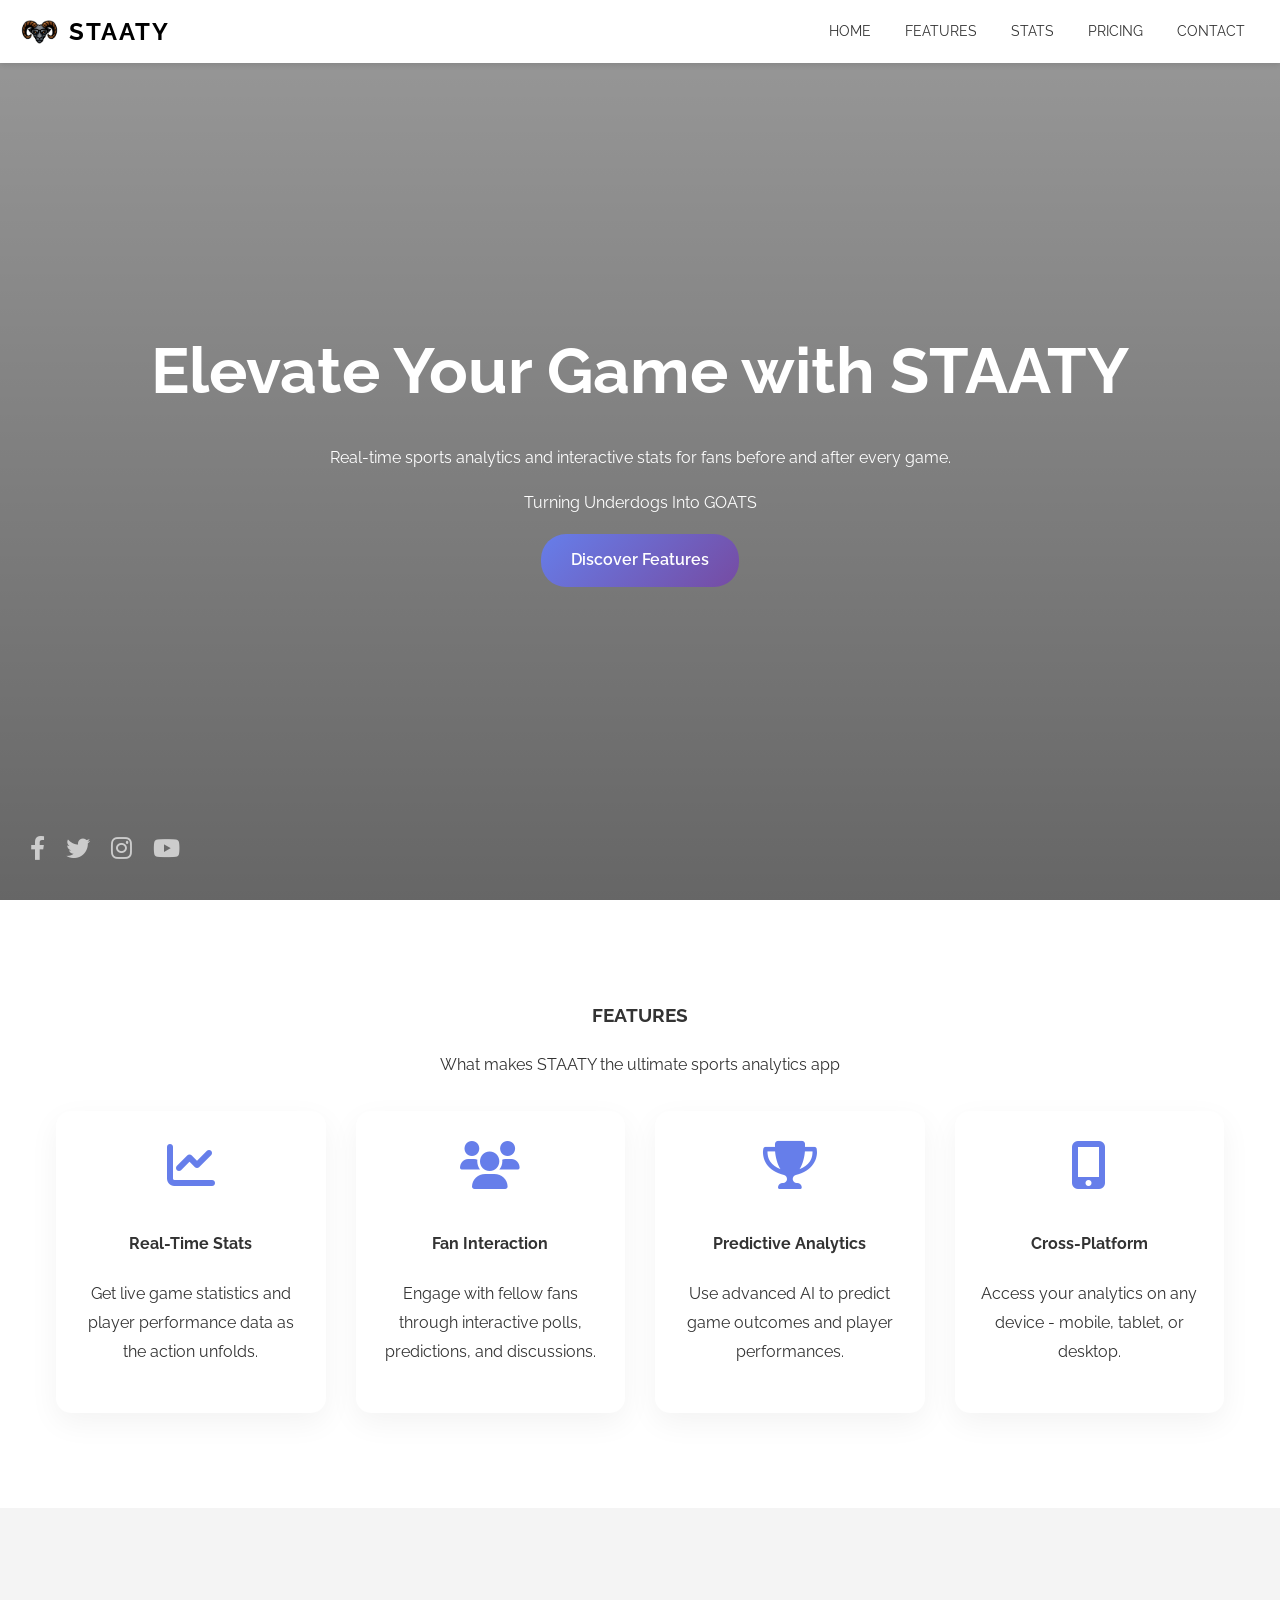
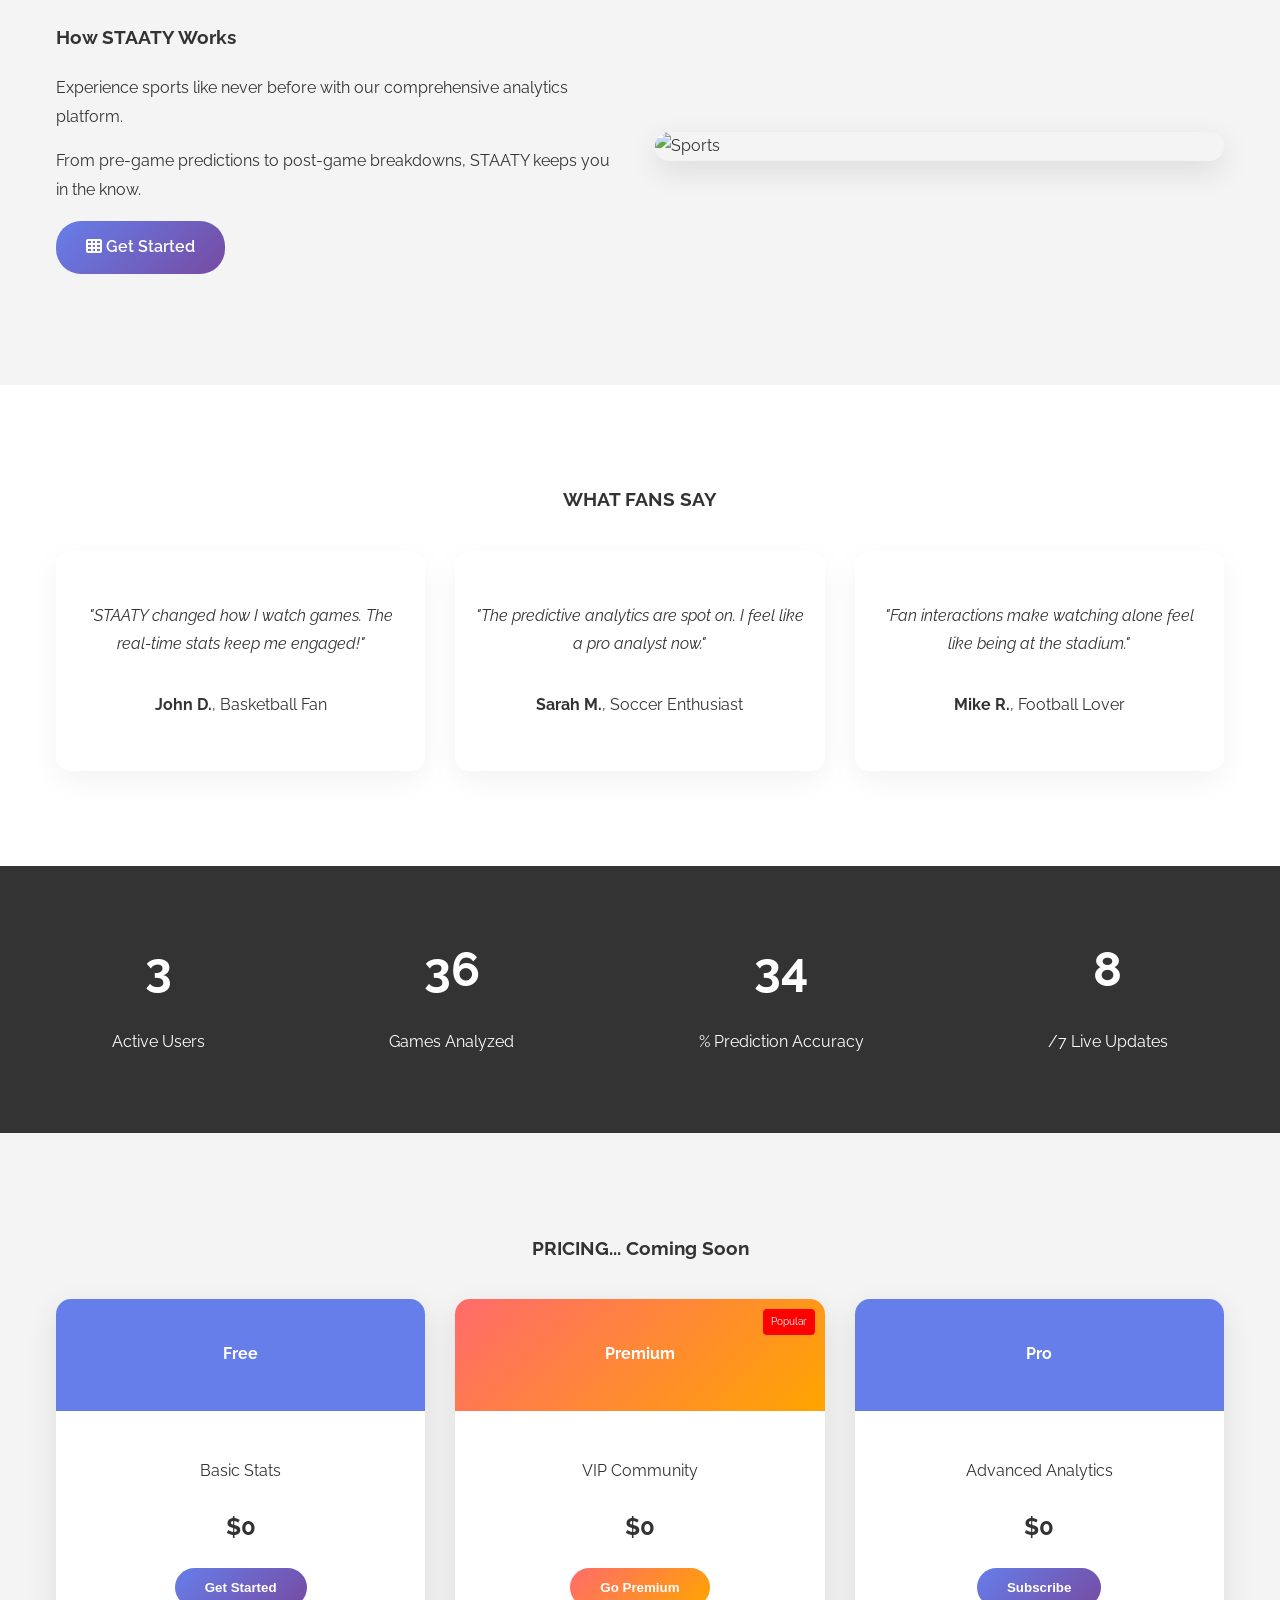
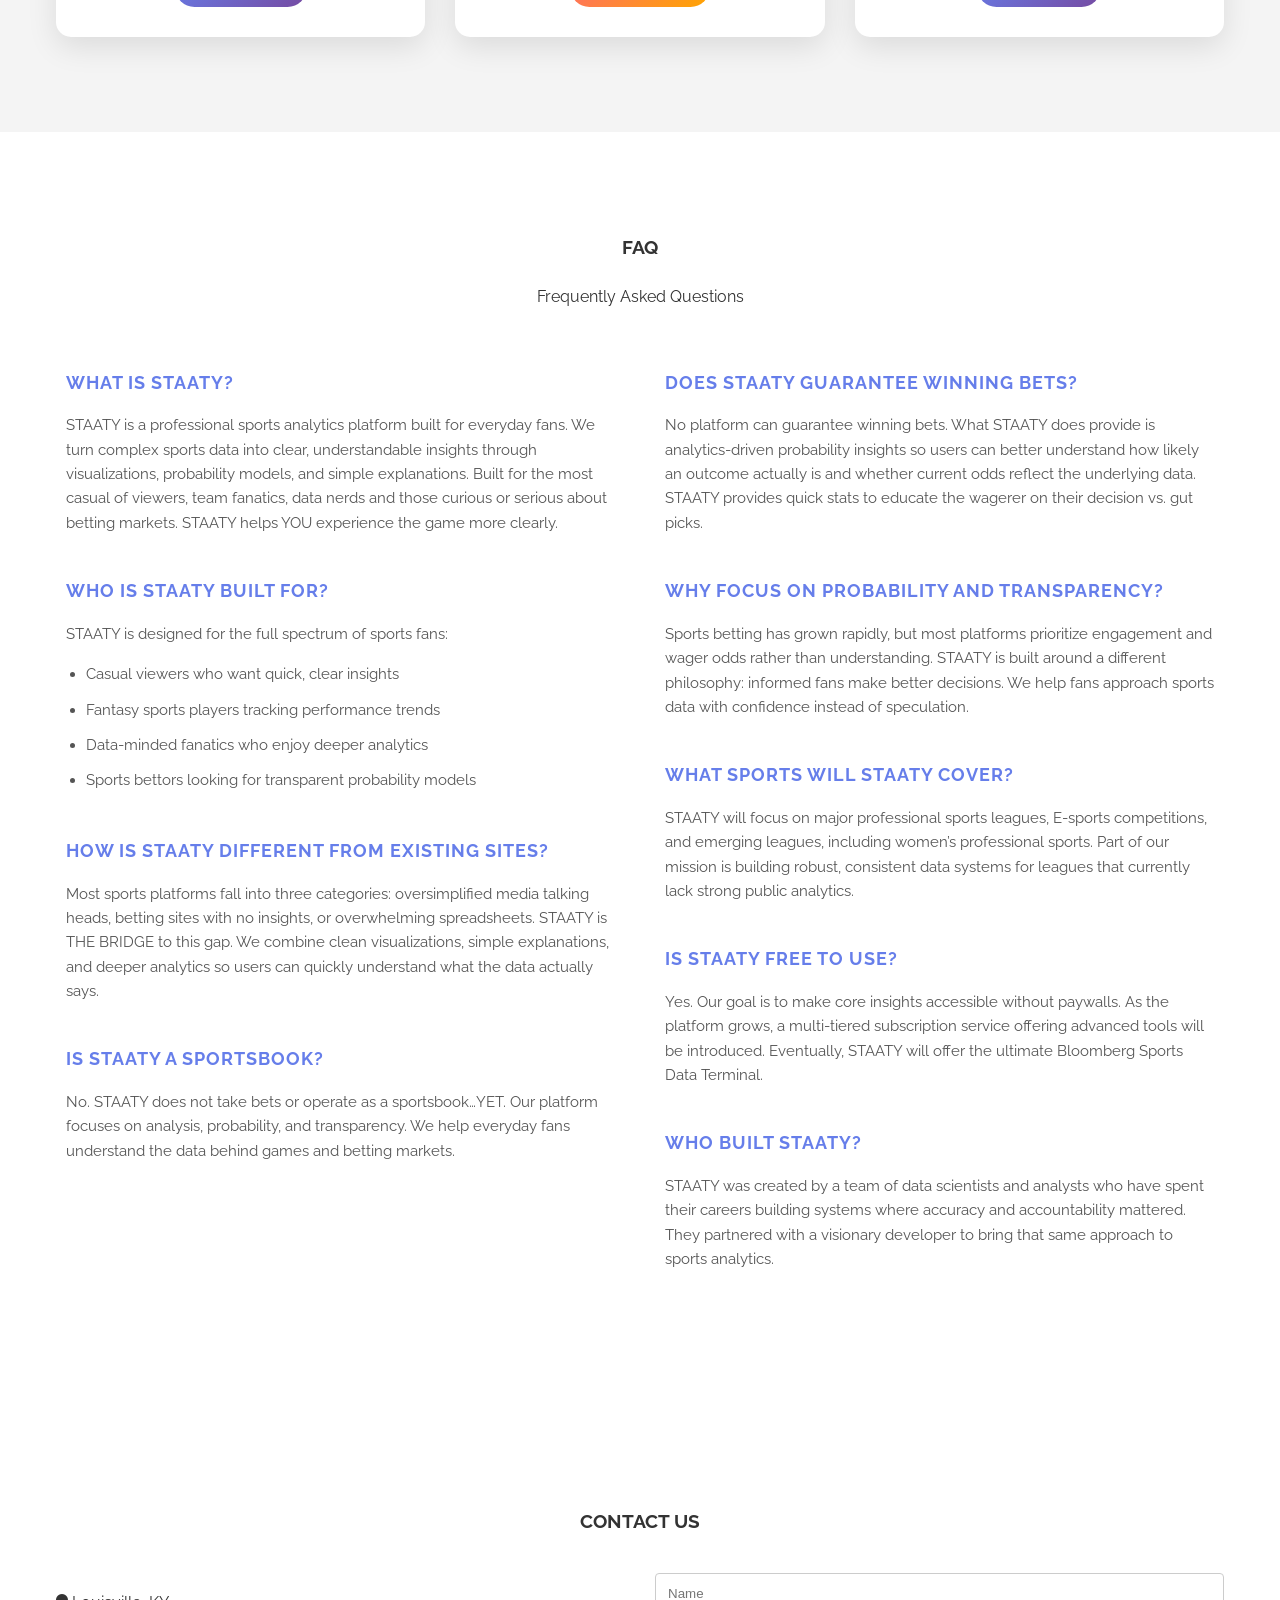
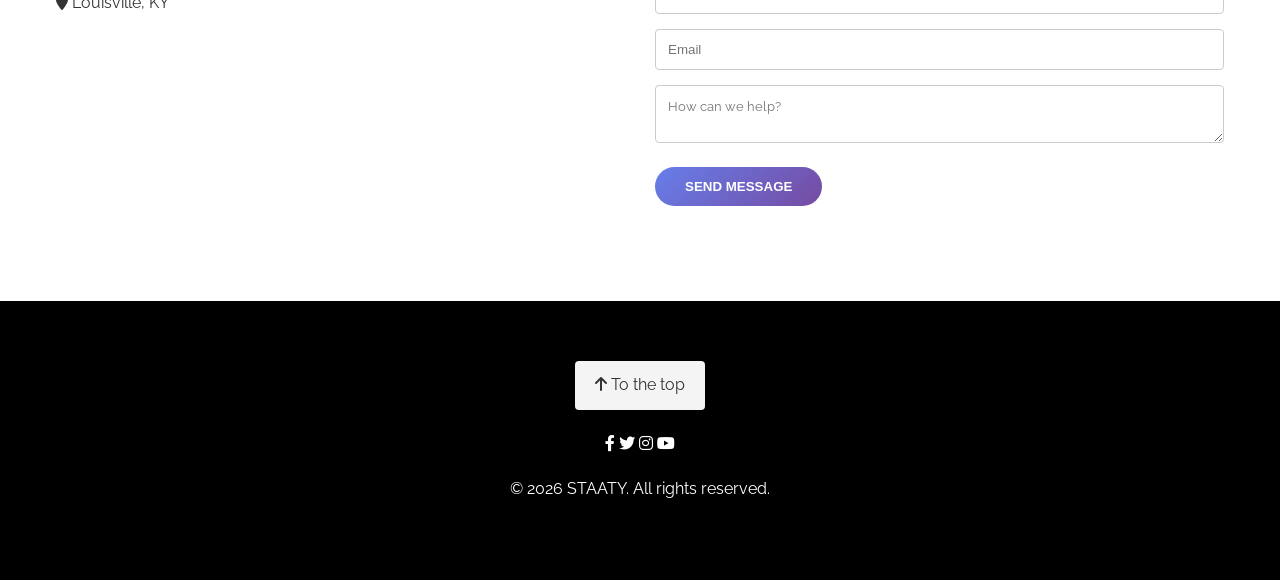
==== commit 7dfafe0e: "added logo to tab" ====
--- a/index.html
+++ b/index.html
@@ -1,7 +1,8 @@
 <!doctype html>
 <html lang="en">
   <head>
-    <title>STAATY - Sports Analytics App</title>
+    <title>STAATY</title>
+    <link rel="icon" type="image/png" href="bookie_logo_head_color.png">
     <meta charset="UTF-8" />
     <meta name="viewport" content="width=device-width, initial-scale=1" />
 
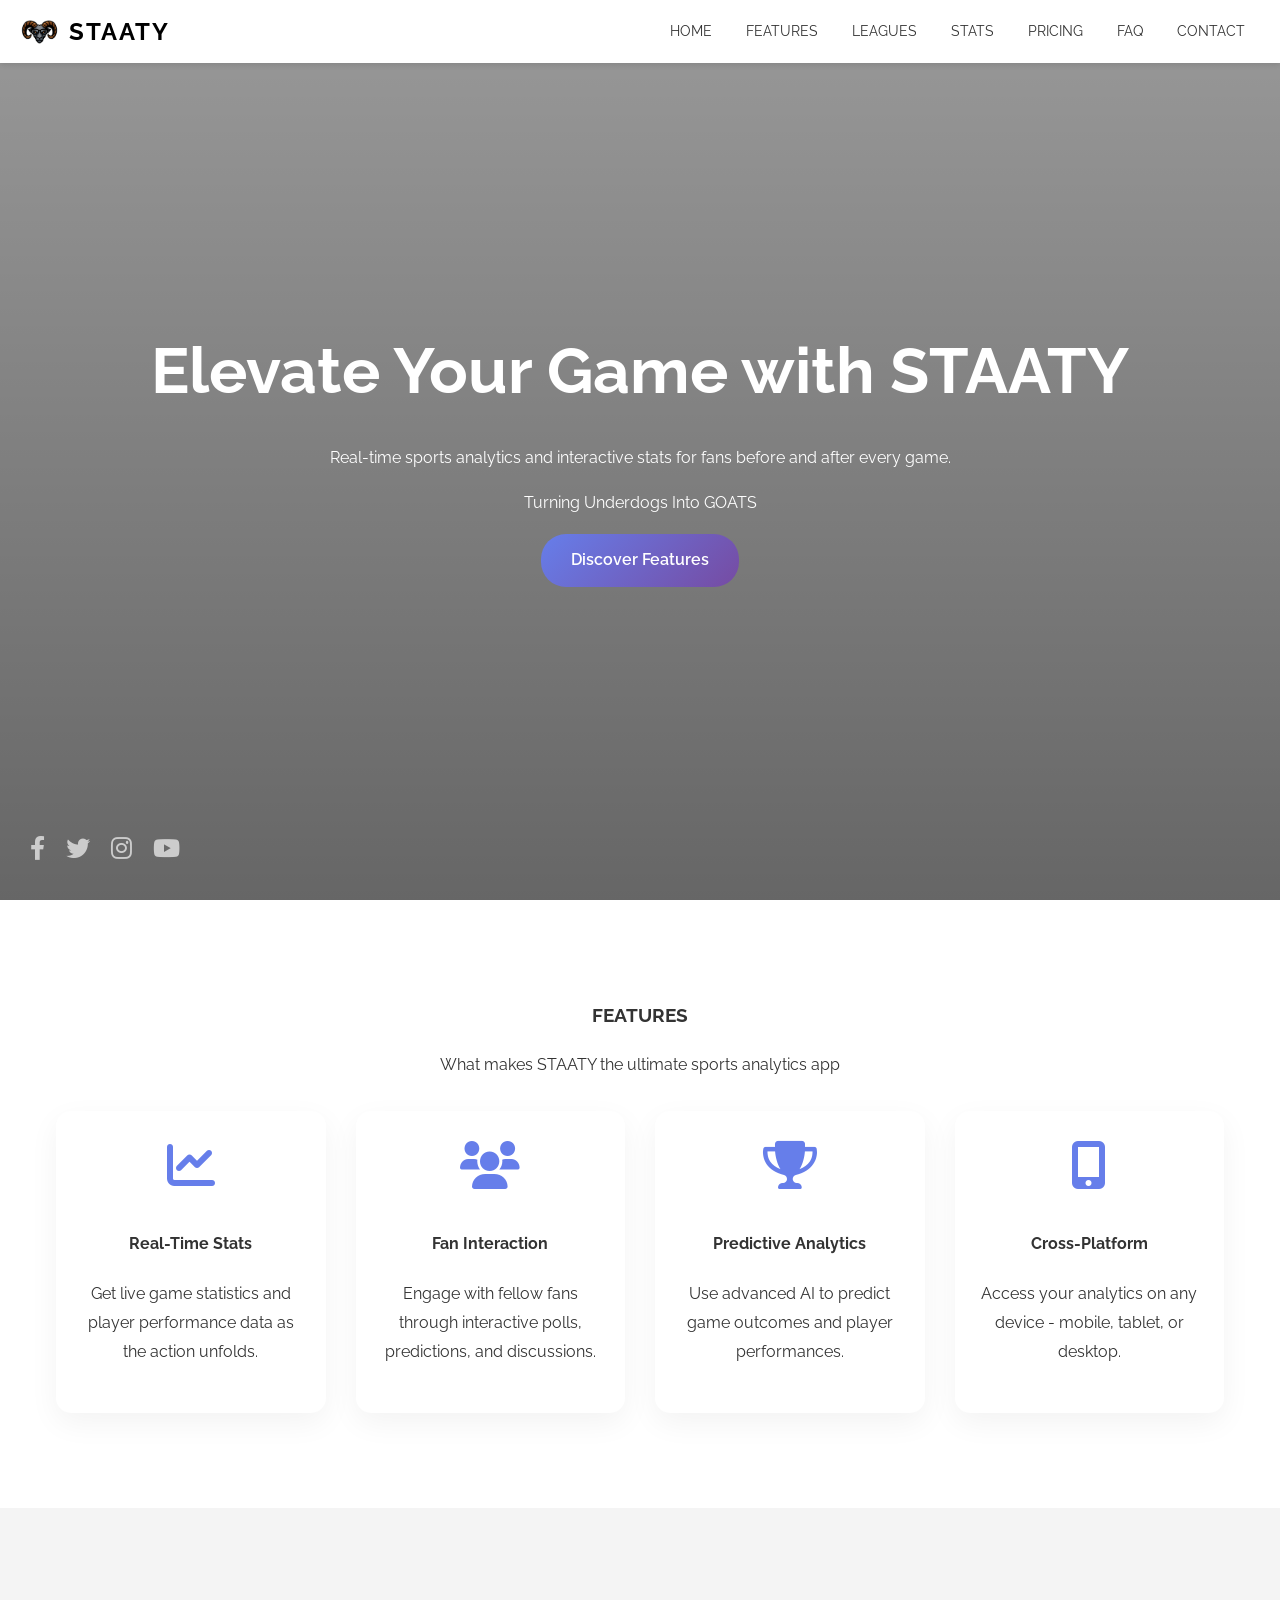
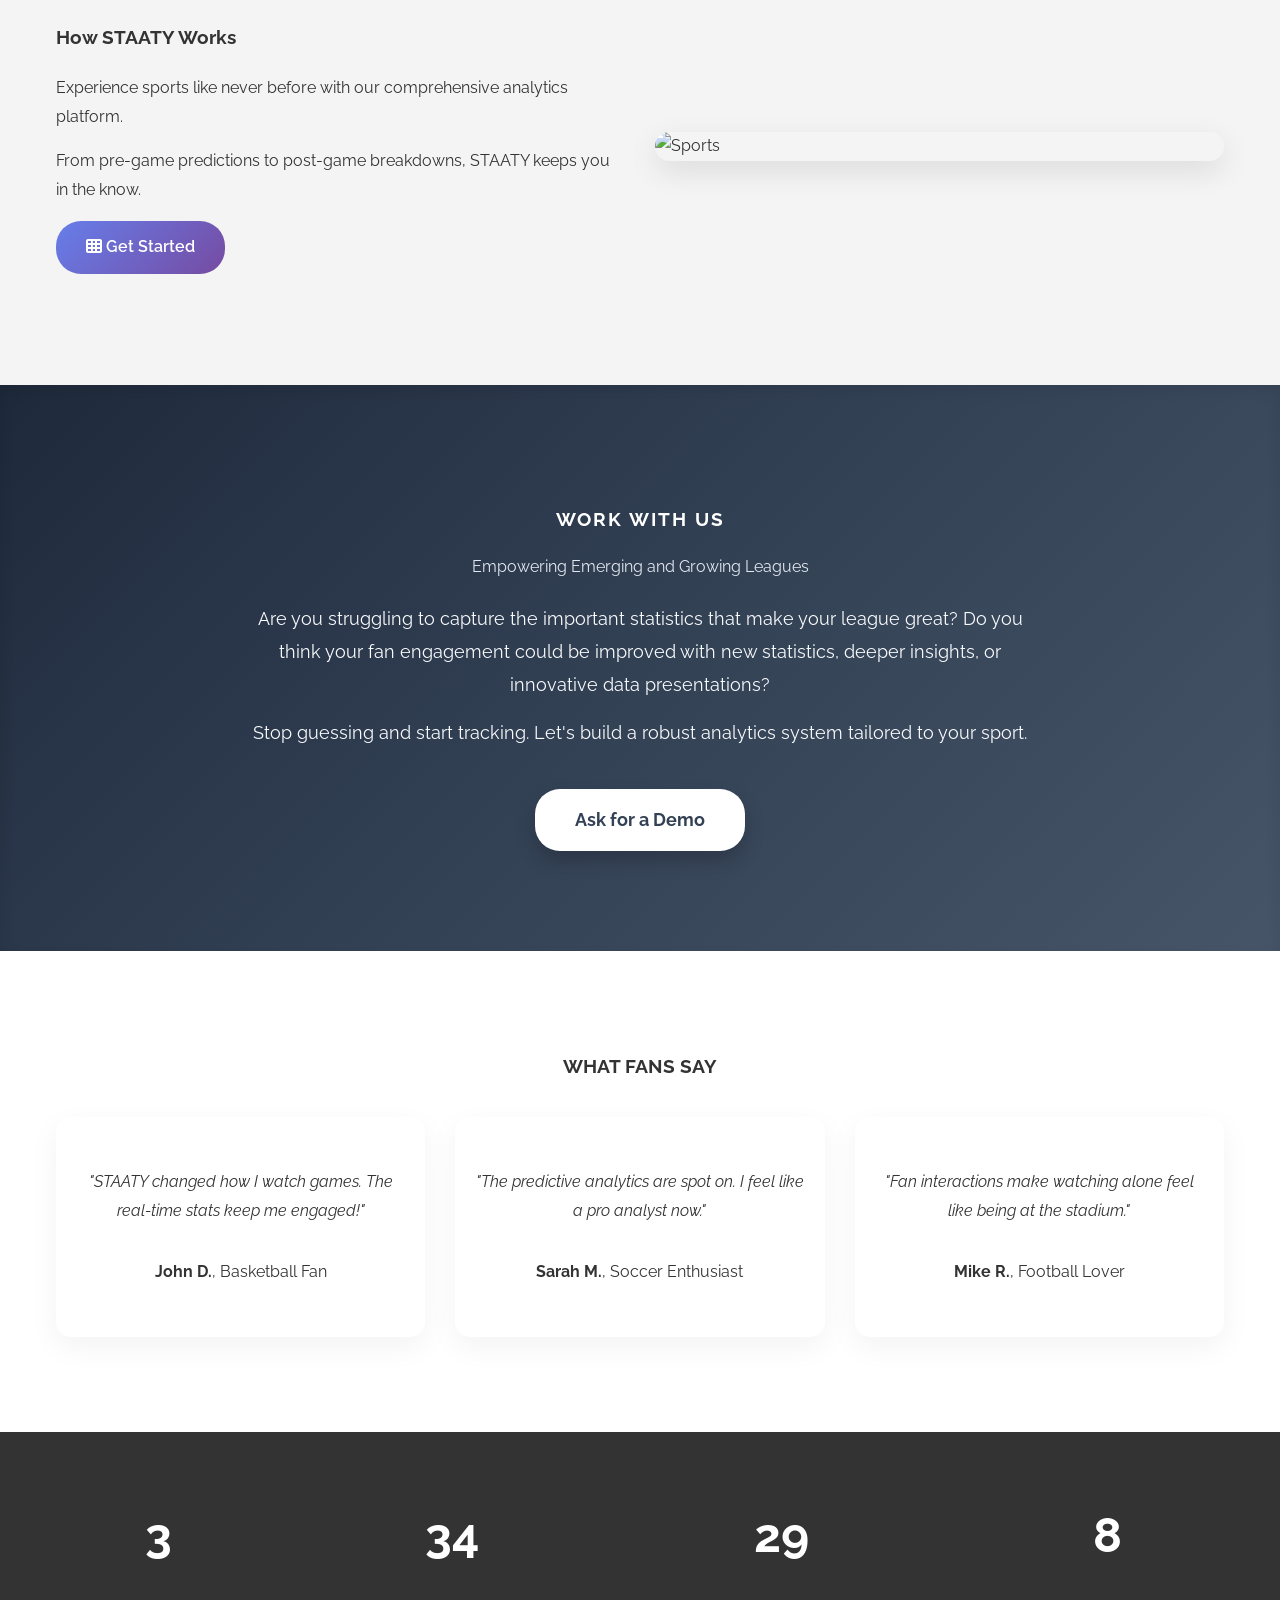
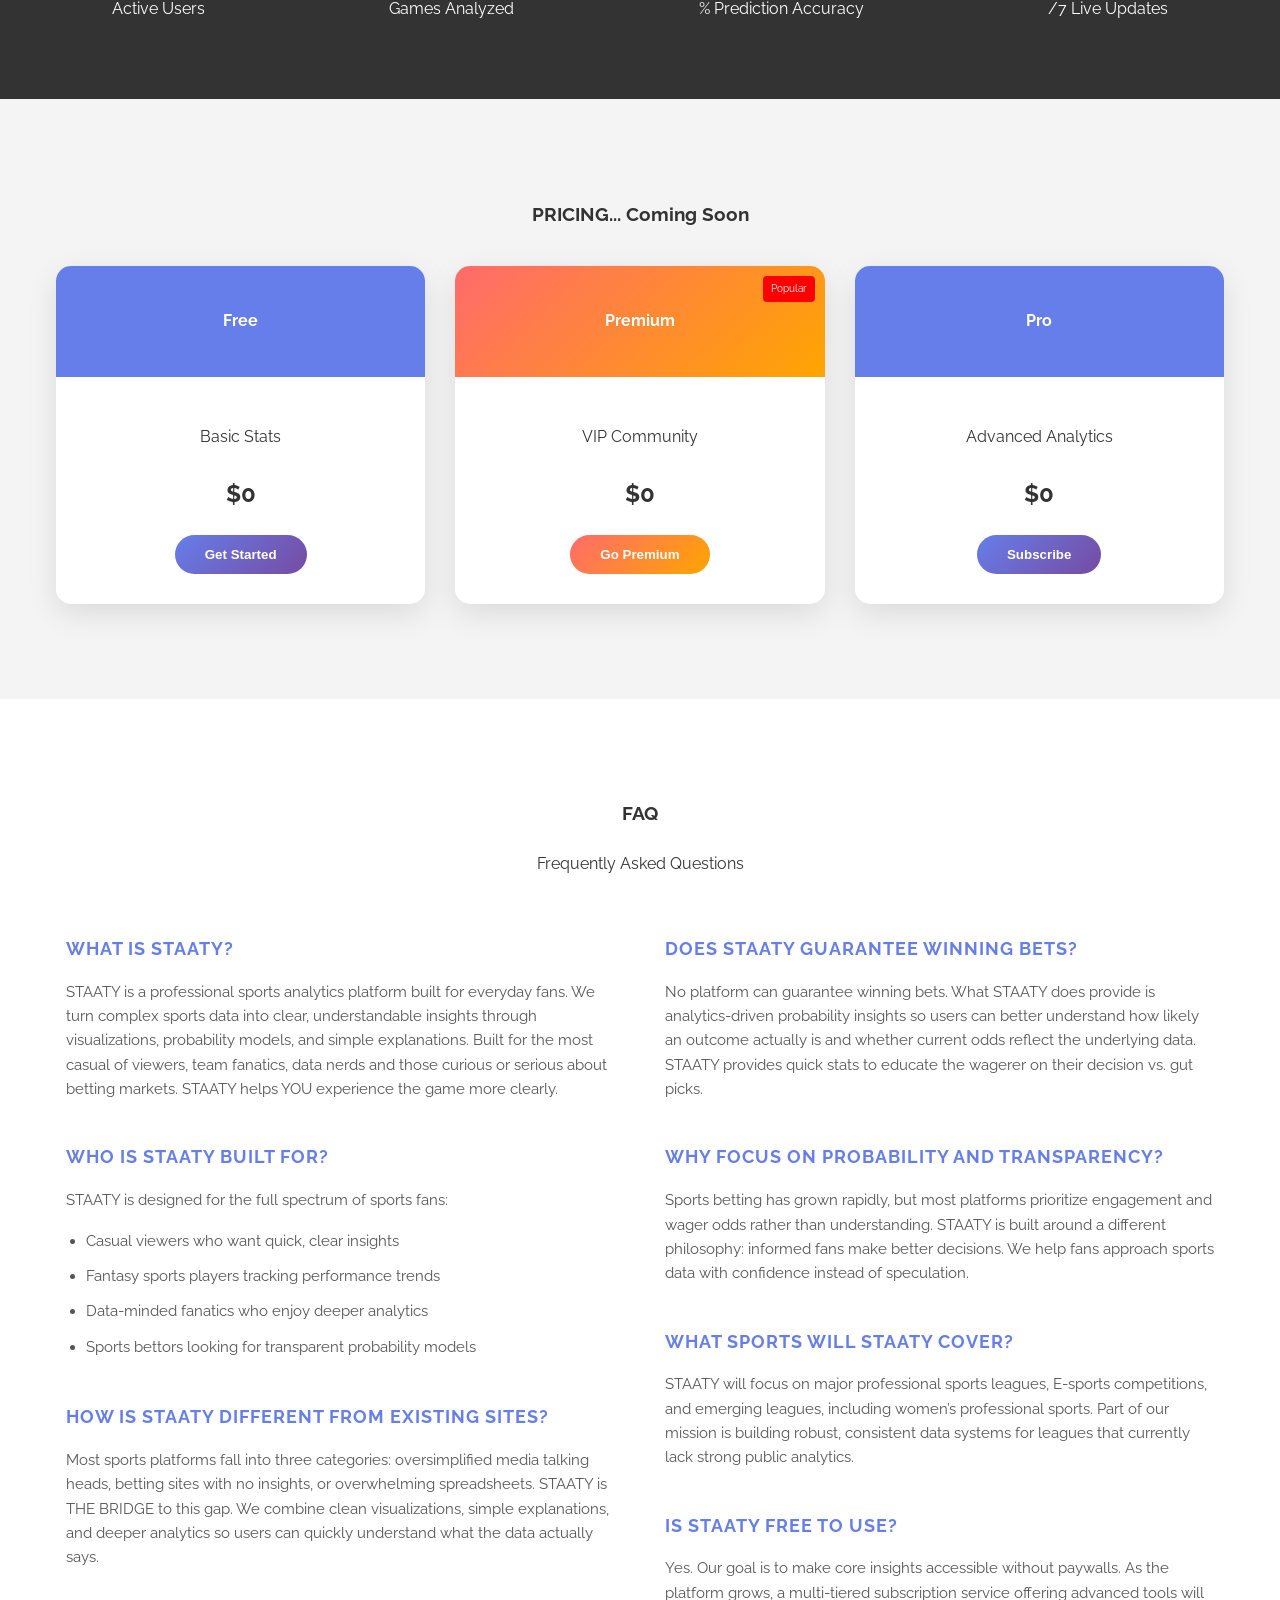
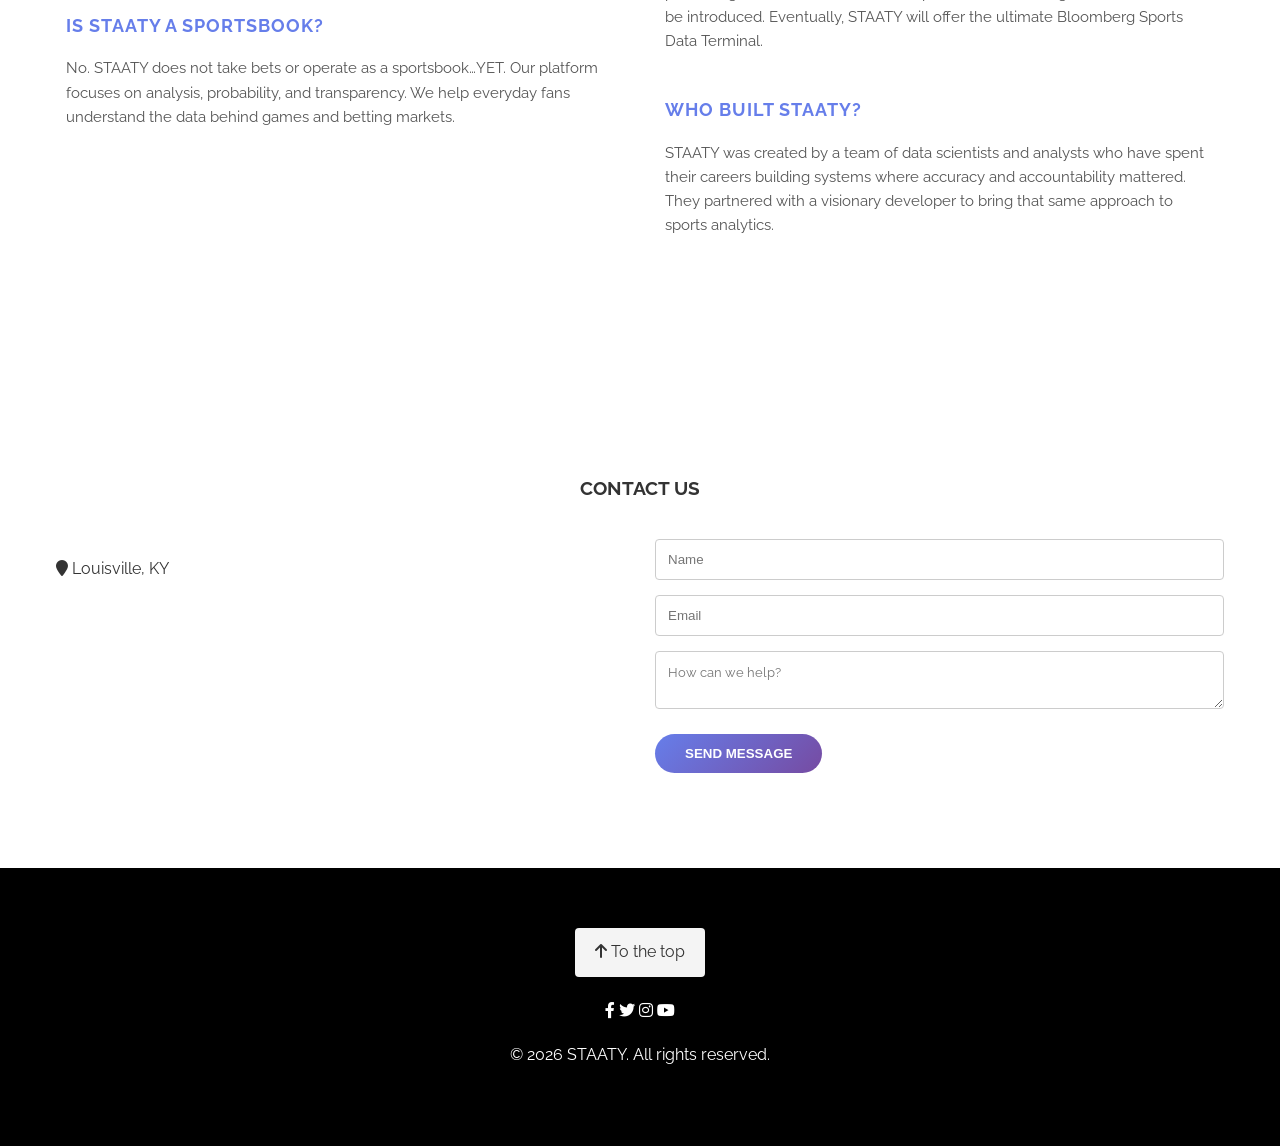
==== commit 46e5f28d: "style and leages added" ====
--- a/index.html
+++ b/index.html
@@ -2,7 +2,7 @@
 <html lang="en">
   <head>
     <title>STAATY</title>
-    <link rel="icon" type="image/png" href="bookie_logo_head_color.png">
+    <link rel="icon" type="image/png" href="bookie_logo_head_color.png" />
     <meta charset="UTF-8" />
     <meta name="viewport" content="width=device-width, initial-scale=1" />
 
@@ -21,13 +21,20 @@
     <header class="navbar-fixed">
       <nav class="nav-container">
         <a href="#home" class="nav-logo">
-          <img src="bookie_logo_head_color.png" alt="STAATY Logo" class="logo-img">
-          <strong>STAATY</strong></a>
+          <img
+            src="bookie_logo_head_color.png"
+            alt="STAATY Logo"
+            class="logo-img"
+          />
+          <strong>STAATY</strong></a
+        >
         <div class="nav-links">
           <a href="#home">HOME</a>
           <a href="#features">FEATURES</a>
+          <a href="#work-with-us">LEAGUES</a>
           <a href="#stats">STATS</a>
           <a href="#pricing">PRICING</a>
+          <a href="#faq">FAQ</a>
           <a href="#contact">CONTACT</a>
         </div>
         <button class="mobile-toggle" onclick="toggleMobileMenu()">
@@ -40,8 +47,10 @@
       <button class="close-btn" onclick="toggleMobileMenu()">Close ×</button>
       <a href="#home">HOME</a>
       <a href="#features">FEATURES</a>
+      <a href="#work-with-us">LEAGUES</a>
       <a href="#stats">STATS</a>
       <a href="#pricing">PRICING</a>
+      <a href="#faq">FAQ</a>
       <a href="#contact">CONTACT</a>
     </aside>
 
@@ -147,6 +156,30 @@
         </div>
       </div>
     </section>
+    <section class="section cta-banner" id="work-with-us">
+      <div class="container text-center">
+        <h3 class="reveal" style="color: #fff; letter-spacing: 2px">
+          WORK WITH US
+        </h3>
+        <p class="reveal subtitle" style="color: #e2e8f0; margin-bottom: 20px">
+          Empowering Emerging and Growing Leagues
+        </p>
+
+        <div class="reveal cta-content">
+          <p class="cta-text">
+            Are you struggling to capture the important statistics that make
+            your league great? Do you think your fan engagement could be
+            improved with new statistics, deeper insights, or innovative data
+            presentations?
+          </p>
+          <p class="cta-text" style="margin-bottom: 40px">
+            Stop guessing and start tracking. Let's build a robust analytics
+            system tailored to your sport.
+          </p>
+          <a href="#contact" class="btn cta-btn">Ask for a Demo</a>
+        </div>
+      </div>
+    </section>
 
     <section class="section" id="testimonials">
       <div class="container text-center">
@@ -199,7 +232,7 @@
         <p>Games Analyzed</p>
       </div>
       <div class="stat-item">
-        <span class="counter" data-target="95">0</span>
+        <span class="counter" data-target="85">0</span>
         <p>% Prediction Accuracy</p>
       </div>
       <div class="stat-item">
--- a/style.css
+++ b/style.css
@@ -264,6 +264,43 @@
   color: #fff;
 }
 
+/* --- Work With Us Banner --- */
+.cta-banner {
+    background: linear-gradient(135deg, #1e293b, #334155, #475569); /* Professional dark slate gradient */
+    color: white;
+    padding: 100px 0;
+    box-shadow: inset 0 5px 15px rgba(0,0,0,0.1);
+}
+
+.cta-banner h3 {
+    margin-bottom: 10px;
+}
+
+.cta-content .cta-text {
+    max-width: 800px;
+    margin: 0 auto 15px auto;
+    font-size: 1.15rem;
+    line-height: 1.8;
+    color: #f8fafc;
+}
+
+/* Custom button for the dark background */
+.cta-btn {
+    background: #fff;
+    color: #334155;
+    font-size: 1.1rem;
+    padding: 15px 40px;
+    font-weight: 700;
+    box-shadow: 0 10px 20px rgba(0,0,0,0.2);
+}
+
+.cta-btn:hover {
+    background: #f1f5f9;
+    transform: translateY(-3px);
+    box-shadow: 0 15px 25px rgba(0,0,0,0.3);
+}
+
+
 /* --- FAQ Custom Styles --- */
 .faq-item {
   margin-bottom: 40px;
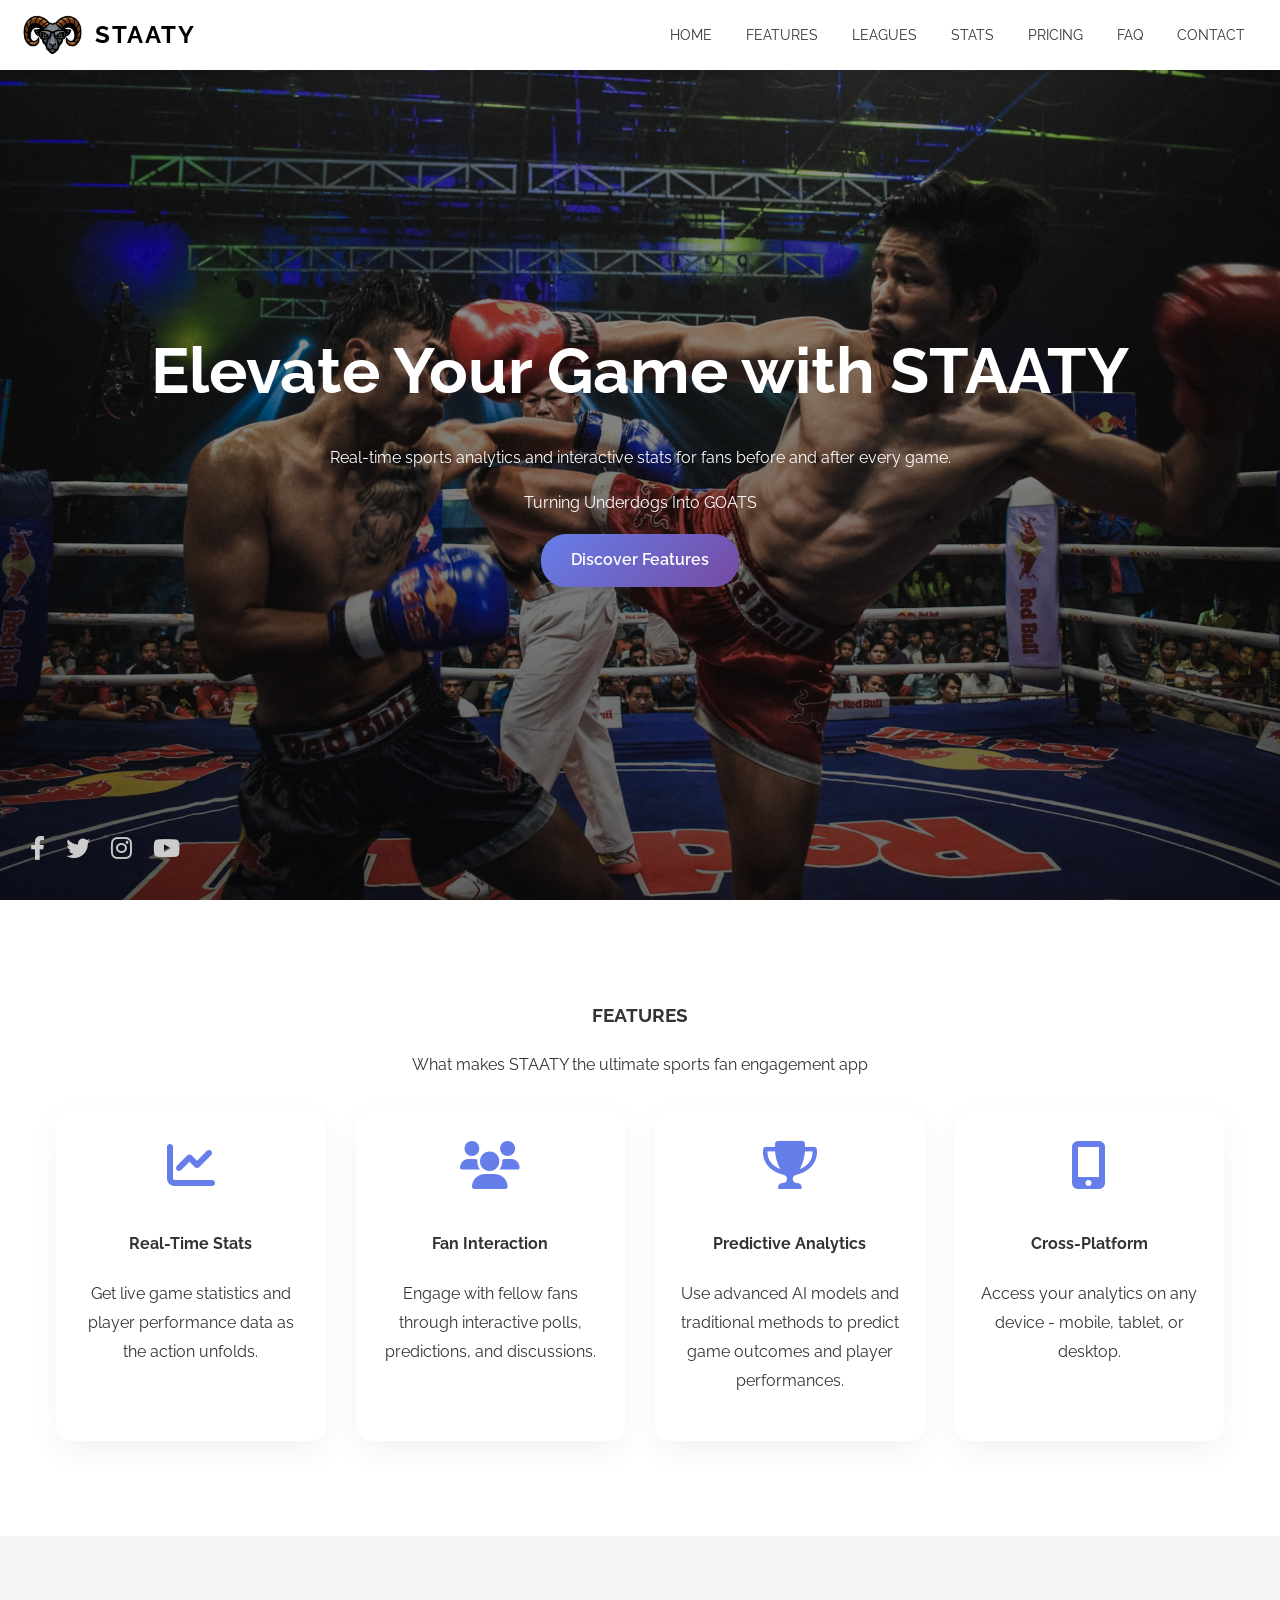
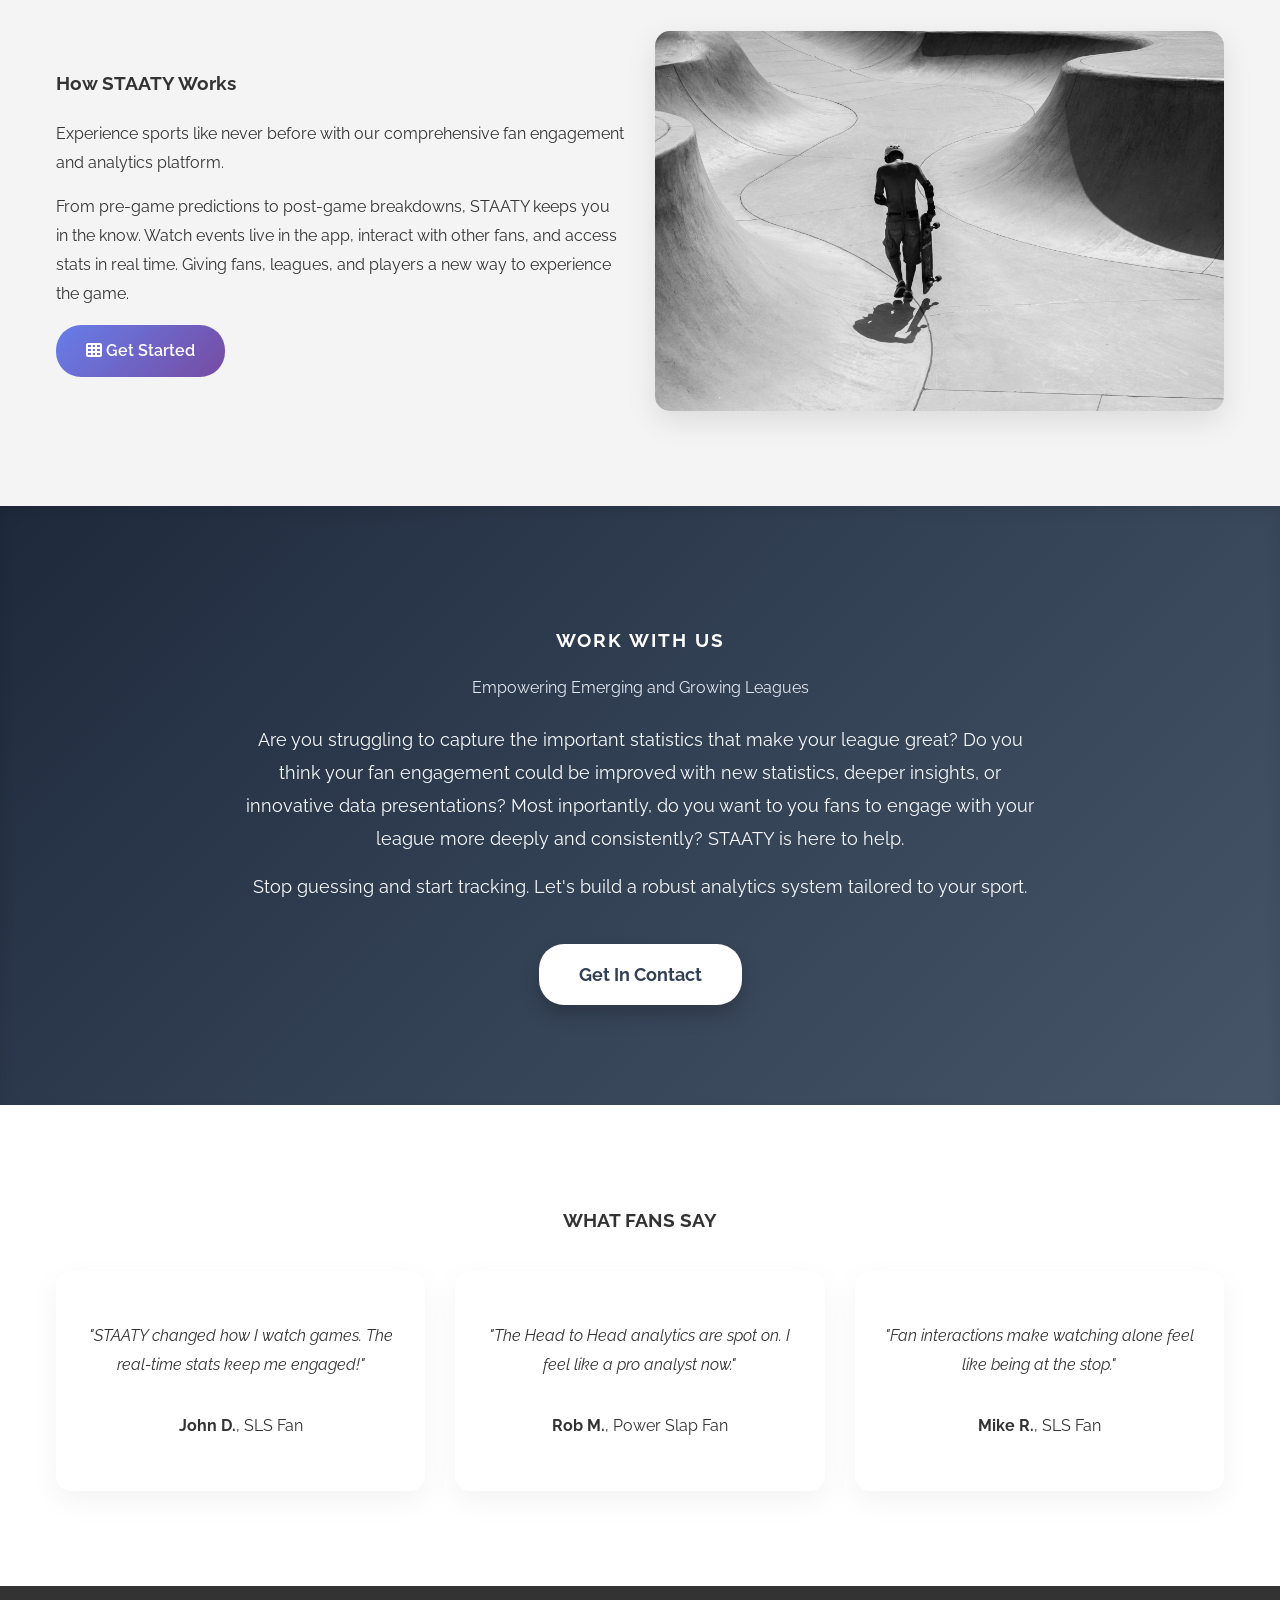
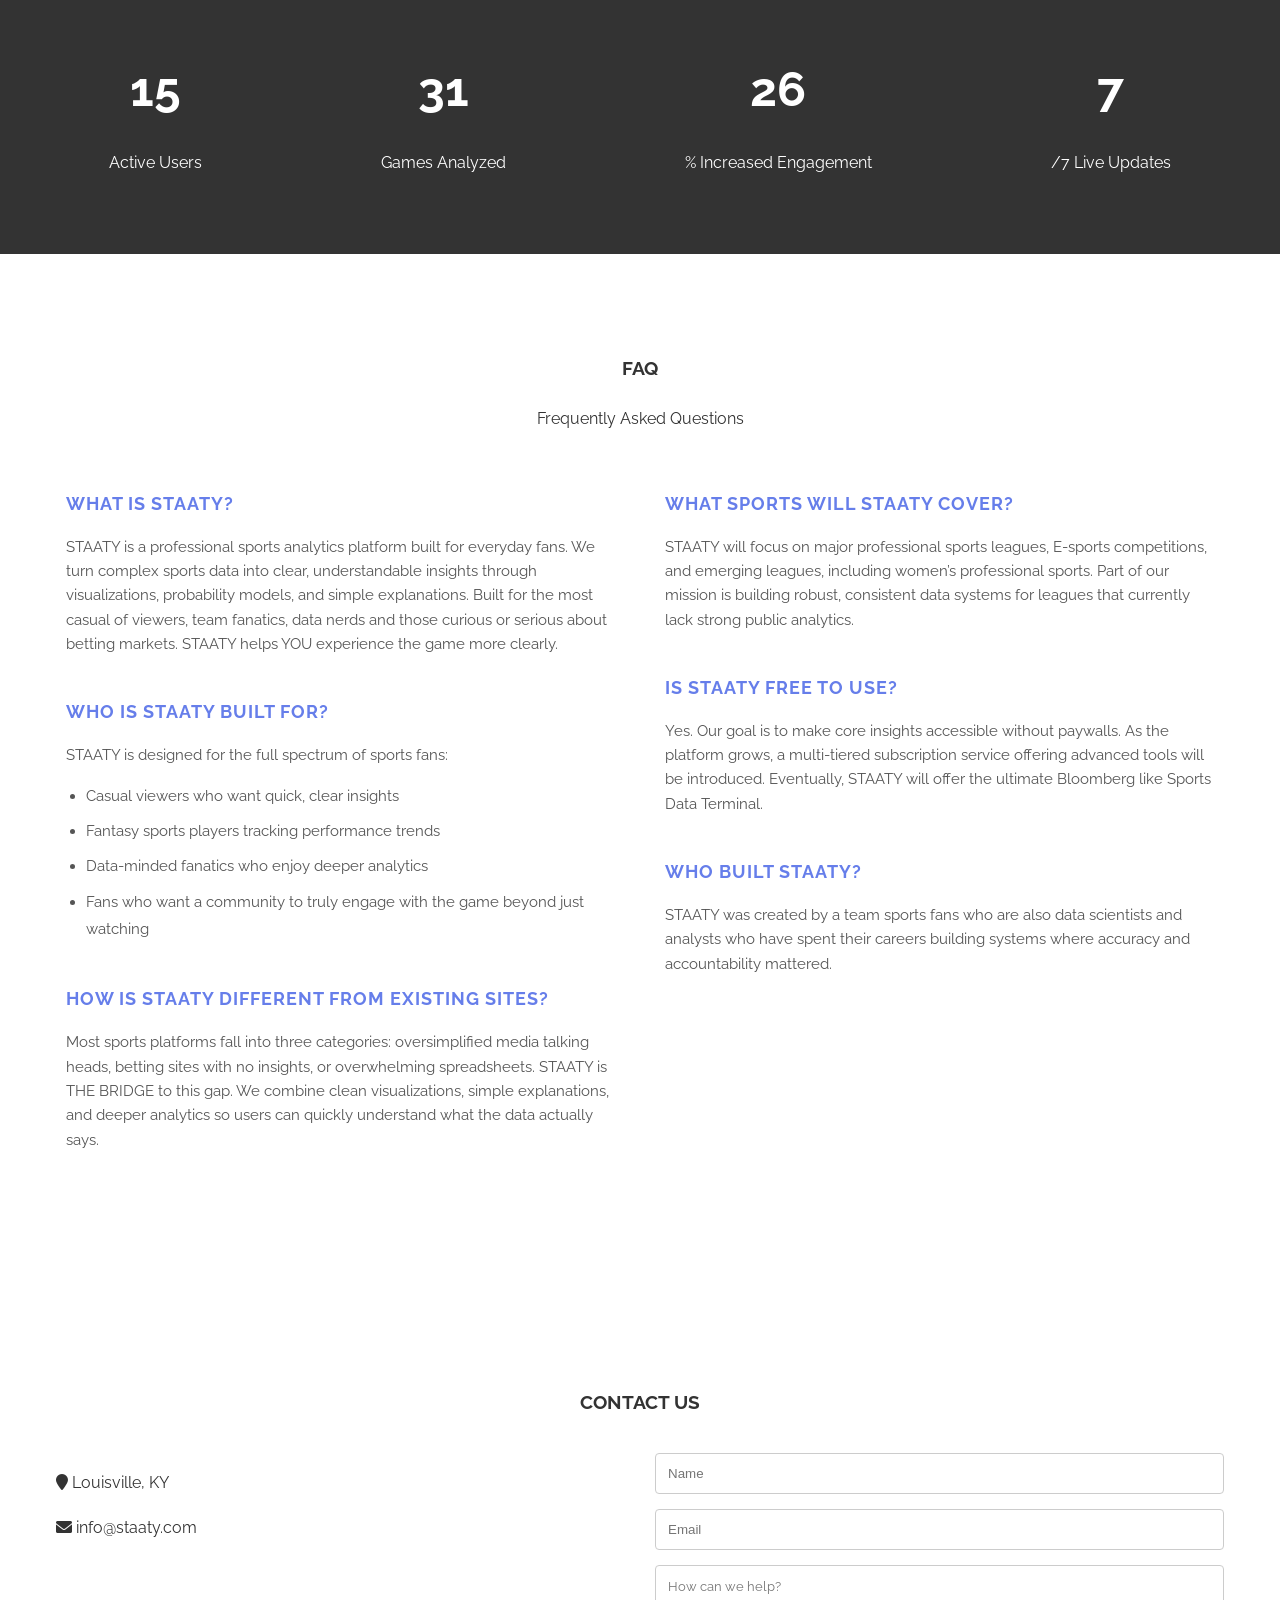
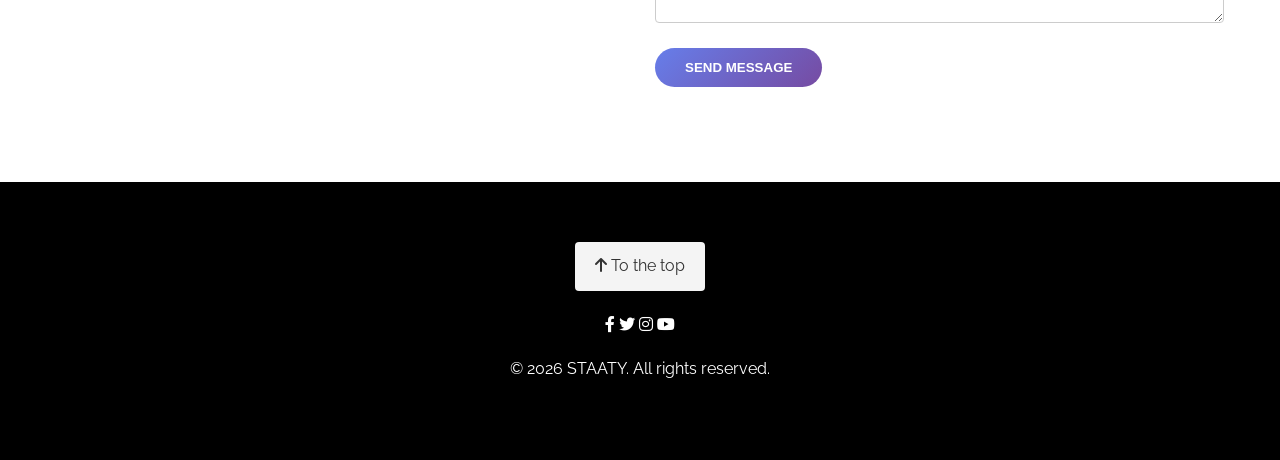
==== commit c10d22b4: "updates made to content and images" ====
--- a/index.html
+++ b/index.html
@@ -79,7 +79,7 @@
       <div class="container text-center">
         <h3 class="reveal">FEATURES</h3>
         <p class="reveal subtitle">
-          What makes STAATY the ultimate sports analytics app
+          What makes STAATY the ultimate sports fan engagement app
         </p>
 
         <div class="grid stagger-container">
@@ -108,8 +108,8 @@
               <i class="fas fa-trophy icon-blue float"></i>
               <h4>Predictive Analytics</h4>
               <p>
-                Use advanced AI to predict game outcomes and player
-                performances.
+                Use advanced AI models and traditional methods to predict game
+                outcomes and player performances.
               </p>
             </div>
           </div>
@@ -133,12 +133,14 @@
           <div class="col-6 reveal-left">
             <h3>How STAATY Works</h3>
             <p>
-              Experience sports like never before with our comprehensive
-              analytics platform.
+              Experience sports like never before with our comprehensive fan
+              engagement and analytics platform.
             </p>
             <p>
               From pre-game predictions to post-game breakdowns, STAATY keeps
-              you in the know.
+              you in the know. Watch events live in the app, interact with other
+              fans, and access stats in real time. Giving fans, leagues, and
+              players a new way to experience the game.
             </p>
             <p>
               <a href="#pricing" class="btn btn-primary"
@@ -147,9 +149,10 @@
             </p>
           </div>
           <div class="col-6 reveal-right">
+            <!-- https://images.unsplash.com/photo-1461896836934-ffe607ba8211?auto=format&fit=crop&w=1000&q=80 -->
             <img
               class="img-responsive rounded shadow"
-              src="https://images.unsplash.com/photo-1461896836934-ffe607ba8211?auto=format&fit=crop&w=1000&q=80"
+              src="images/skate.avif"
               alt="Sports"
             />
           </div>
@@ -170,13 +173,15 @@
             Are you struggling to capture the important statistics that make
             your league great? Do you think your fan engagement could be
             improved with new statistics, deeper insights, or innovative data
-            presentations?
+            presentations? Most inportantly, do you want to you fans to engage
+            with your league more deeply and consistently? STAATY is here to
+            help.
           </p>
           <p class="cta-text" style="margin-bottom: 40px">
             Stop guessing and start tracking. Let's build a robust analytics
             system tailored to your sport.
           </p>
-          <a href="#contact" class="btn cta-btn">Ask for a Demo</a>
+          <a href="#contact" class="btn cta-btn">Get In Contact</a>
         </div>
       </div>
     </section>
@@ -193,29 +198,29 @@
                   me engaged!"</i
                 >
               </p>
-              <p class="author"><strong>John D.</strong>, Basketball Fan</p>
+              <p class="author"><strong>John D.</strong>, SLS Fan</p>
             </div>
           </div>
           <div class="col-4">
             <div class="feature-card reveal testimonial">
               <p class="quote">
-                <i
-                  >"The predictive analytics are spot on. I feel like a pro
-                  analyst now."</i
-                >
-              </p>
-              <p class="author"><strong>Sarah M.</strong>, Soccer Enthusiast</p>
+                <i>
+                  "The Head to Head analytics are spot on. I feel like a pro
+                  analyst now."
+                </i>
+              </p>
+              <p class="author"><strong>Rob M.</strong>, Power Slap Fan</p>
             </div>
           </div>
           <div class="col-4">
             <div class="feature-card reveal testimonial">
               <p class="quote">
-                <i
-                  >"Fan interactions make watching alone feel like being at the
-                  stadium."</i
-                >
-              </p>
-              <p class="author"><strong>Mike R.</strong>, Football Lover</p>
+                <i>
+                  "Fan interactions make watching alone feel like being at the
+                  stop."
+                </i>
+              </p>
+              <p class="author"><strong>Mike R.</strong>, SLS Fan</p>
             </div>
           </div>
         </div>
@@ -224,7 +229,7 @@
 
     <section class="stats-bar" id="stats">
       <div class="stat-item">
-        <span class="counter" data-target="10">0</span>
+        <span class="counter" data-target="50">0</span>
         <p>Active Users</p>
       </div>
       <div class="stat-item">
@@ -233,7 +238,7 @@
       </div>
       <div class="stat-item">
         <span class="counter" data-target="85">0</span>
-        <p>% Prediction Accuracy</p>
+        <p>% Increased Engagement</p>
       </div>
       <div class="stat-item">
         <span class="counter" data-target="24">0</span>
@@ -241,7 +246,7 @@
       </div>
     </section>
 
-    <section class="section bg-light" id="pricing">
+    <!-- <section class="section bg-light" id="pricing">
       <div class="container text-center">
         <h3 class="reveal">PRICING... Coming Soon</h3>
         <div class="grid stagger-container">
@@ -280,7 +285,7 @@
           </div>
         </div>
       </div>
-    </section>
+    </section> -->
 
     <section class="section" id="faq">
       <div class="container">
@@ -312,7 +317,7 @@
                 <li>Fantasy sports players tracking performance trends</li>
                 <li>Data-minded fanatics who enjoy deeper analytics</li>
                 <li>
-                  Sports bettors looking for transparent probability models
+                  Fans who want a community to truly engage with the game beyond just watching
                 </li>
               </ul>
             </div>
@@ -330,43 +335,9 @@
                 says.
               </p>
             </div>
-
-            <div class="faq-item reveal-left">
-              <h4 class="faq-question">Is STAATY a sportsbook?</h4>
-              <p class="faq-answer">
-                No. STAATY does not take bets or operate as a sportsbook…YET.
-                Our platform focuses on analysis, probability, and transparency.
-                We help everyday fans understand the data behind games and
-                betting markets.
-              </p>
-            </div>
           </div>
 
           <div class="col-6">
-            <div class="faq-item reveal-right">
-              <h4 class="faq-question">Does STAATY guarantee winning bets?</h4>
-              <p class="faq-answer">
-                No platform can guarantee winning bets. What STAATY does provide
-                is analytics-driven probability insights so users can better
-                understand how likely an outcome actually is and whether current
-                odds reflect the underlying data. STAATY provides quick stats to
-                educate the wagerer on their decision vs. gut picks.
-              </p>
-            </div>
-
-            <div class="faq-item reveal-right">
-              <h4 class="faq-question">
-                Why focus on probability and transparency?
-              </h4>
-              <p class="faq-answer">
-                Sports betting has grown rapidly, but most platforms prioritize
-                engagement and wager odds rather than understanding. STAATY is
-                built around a different philosophy: informed fans make better
-                decisions. We help fans approach sports data with confidence
-                instead of speculation.
-              </p>
-            </div>
-
             <div class="faq-item reveal-right">
               <h4 class="faq-question">What sports will STAATY cover?</h4>
               <p class="faq-answer">
@@ -384,17 +355,16 @@
                 Yes. Our goal is to make core insights accessible without
                 paywalls. As the platform grows, a multi-tiered subscription
                 service offering advanced tools will be introduced. Eventually,
-                STAATY will offer the ultimate Bloomberg Sports Data Terminal.
+                STAATY will offer the ultimate Bloomberg like Sports Data Terminal.
               </p>
             </div>
 
             <div class="faq-item reveal-right">
               <h4 class="faq-question">Who built STAATY?</h4>
               <p class="faq-answer">
-                STAATY was created by a team of data scientists and analysts who
-                have spent their careers building systems where accuracy and
-                accountability mattered. They partnered with a visionary
-                developer to bring that same approach to sports analytics.
+                STAATY was created by a team sports fans who are also data scientists 
+                and analysts who have spent their careers building systems where accuracy 
+                and accountability mattered. 
               </p>
             </div>
           </div>
@@ -410,13 +380,13 @@
             <div class="contact-info">
               <p><i class="fa fa-map-marker"></i> Louisville, KY</p>
               <!-- <p><i class="fa fa-phone"></i> +1 555-STAATY</p> -->
-              <!-- <p><i class="fa fa-envelope"></i> hello@staaty.com</p> -->
+              <p><i class="fa fa-envelope"></i> info@staaty.com</p>
             </div>
           </div>
           <div class="col-6 reveal-right">
             <form
               class="contact-form"
-              action="mailto:danny.morton714@gmail.com"
+              action="mailto:info@staaty.com"
               method="post"
               enctype="text/plain"
             >
--- a/style.css
+++ b/style.css
@@ -15,11 +15,11 @@
 .nav-logo {
     display: flex;
     align-items: center;
-    gap: 10px; /* Space between image and text */
+    gap: 10px;
 }
 
 .logo-img {
-    height: 30px; /* Adjust this based on how big you want the logo */
+    height: 50px; 
     width: auto;
     display: block;
 }
@@ -115,7 +115,8 @@
   height: 100vh;
   background:
     linear-gradient(rgba(0, 0, 0, 0.4), rgba(0, 0, 0, 0.6)),
-    url("https://images.unsplash.com/photo-1574629810360-7efbbe195018?auto=format&fit=crop&w=1920&q=80");
+    /* url("https://images.unsplash.com/photo-1574629810360-7efbbe195018?auto=format&fit=crop&w=1920&q=80"); */
+    url("images/boxing.avif");
   background-size: cover;
   background-position: center;
   background-attachment: fixed;
